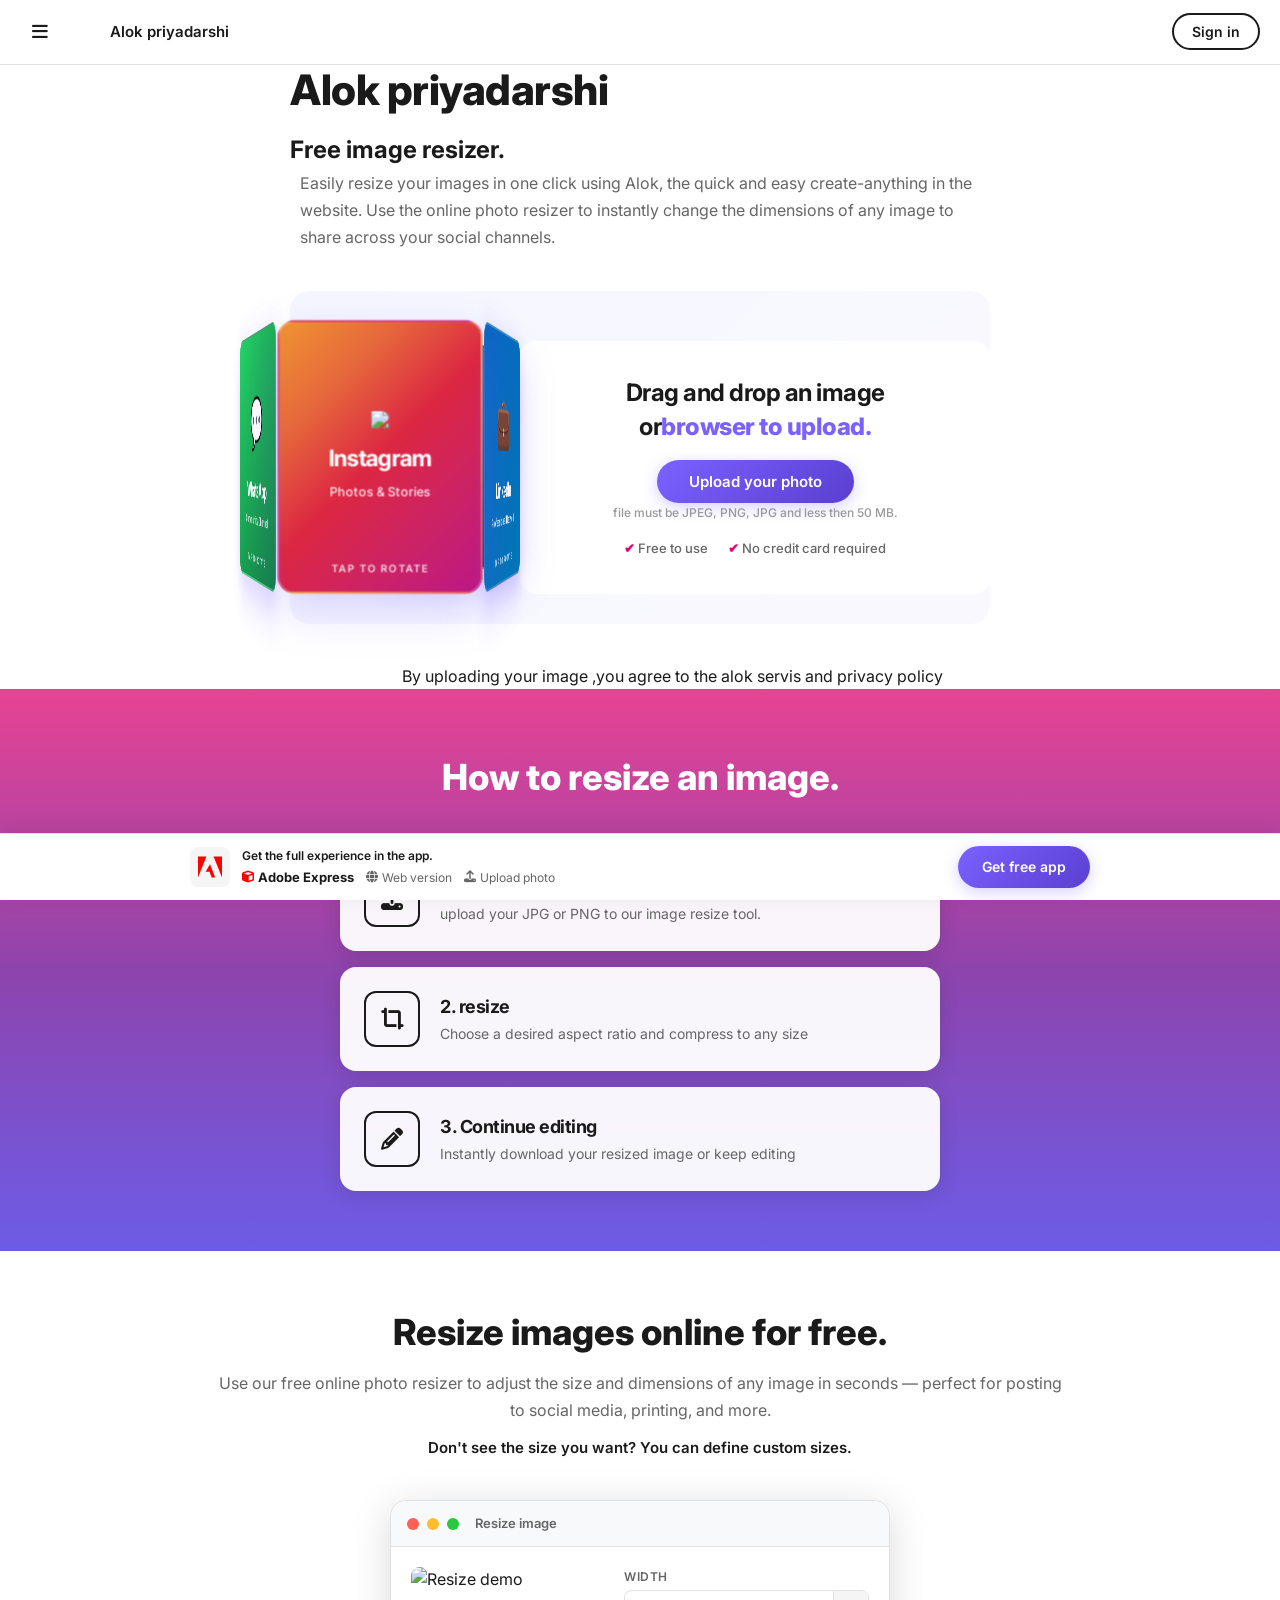
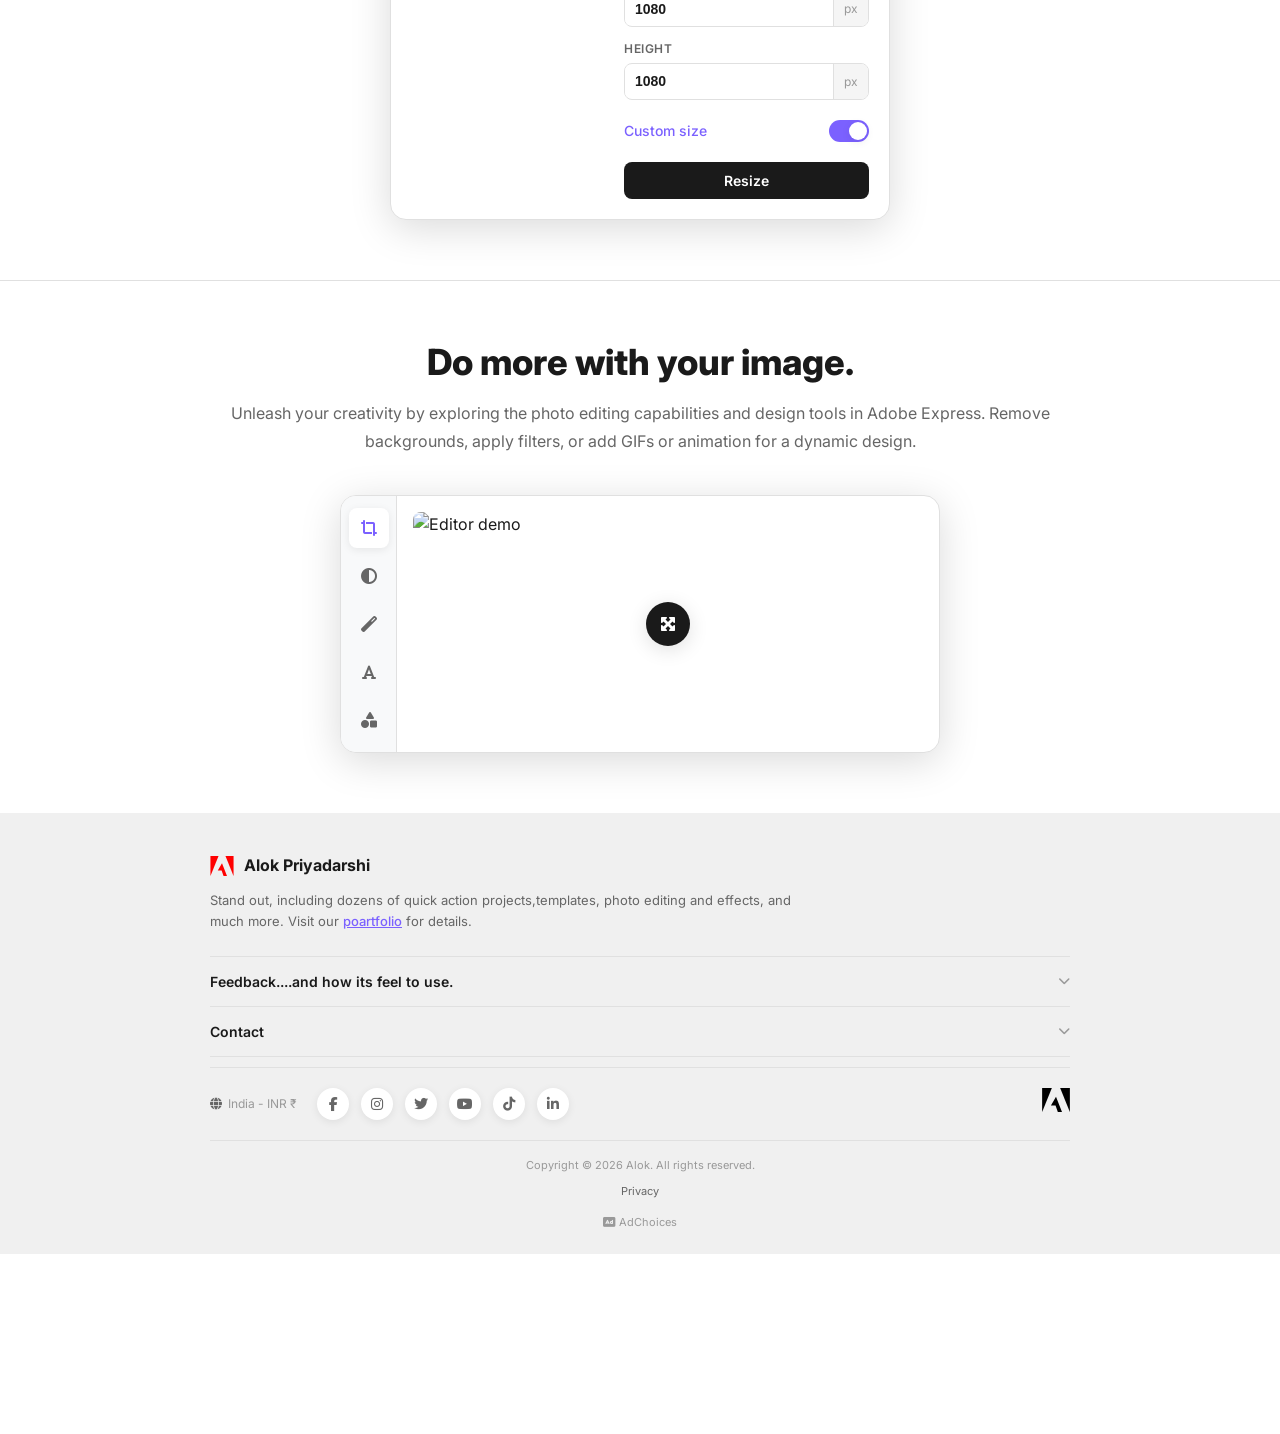
==== index.html @ f3ca0ee6 "Rename size.html to index.html" ====
<!DOCTYPE html>
<html lang="en">
<head>
    <meta charset="UTF-8">
    <meta name="viewport" content="width=device-width, initial-scale=1.0">
    <title>re-size image site</title>
    <link rel="stylesheet" href="style.css">
    <link href="https://fonts.googleapis.com/css2?family=Inter:wght@300;400;500;600;700;800;900&display=swap" rel="stylesheet">
    <link rel="stylesheet" href="https://cdnjs.cloudflare.com/ajax/libs/font-awesome/6.4.0/css/all.min.css" integrity="sha512-iecdLmaskl7CVJkEZSMUkrQ6usKGiOxPeZSelected=" crossorigin="anonymous" referrerpolicy="no-referrer">
</head>
<body>
    <nev class="navbar">
        <div class="nav-left">
            <button class="menu-btn"id="menu-btn">
                <i class="fas fa-bars"></i>
            </button>
            <div class="logo">
                <!-- MY-logo -->
                <svg class="adobe-logo"viewbox="0 0 30 26"fill="none">
                    <path d="M19.50H30V26L19.5 0Z" fill="#FF0000"/>
                    <path d="M15 9.5L21.526H17L14.5 19H9.5L15 9.5Z" fill="#FF0000"/>
                </svg>
                <span class="logo-text">Alok priyadarshi</span>
            </div>
        </div>
        <div class="nav-right">
            <a href="#"class="sign-in-btn">Sign in</a>
        </div>
    </nev>
    <div class="mobile-menu"id="mobileMenu">
        <div class="menu-header">
            <span>Menu</span>
            <button class="close-menu"id="closeMenu">
                <i class="fas fa-times"></i>
            </button>
        </div>
        <ul class="menu-link">
            <li><a href="#"><i class="fas fa-home"></i>Home</a></li>
            <li><a href="#"><i class="fas fa-image"></i>Resize image</a></li>
            <li><a href="#"><i class="fas fa-edit"></i>Edit photo</a></li>
            <li><a href="#"><i class="fas fa-magic"></i>Remove Background</a></li>
            <li><a href="#"><i class="fas fa-video"></i>Video Editor</a></li>
        </ul>
    </div>
    <!--content area -->
    <section class="container">
        <div class="hero-content">
            <h1 class="hero-title">Alok priyadarshi</h1>
            <h1 id="hero-title1" >Free image resizer.</h1>
            <p class="hero-desc">Easily resize your images in one click using Alok, the quick and easy create-anything in the website. Use the online photo resizer to instantly change the dimensions of any image to share across your social channels.</p>
            <!--yaha pa hamara sara platform ka QR code-->
        <div class="both">
            <div class="scene" id="scene">
                <div class="carousel" id="carousel">
                <!--side 1-->
                    <div class="card instagram">
                        <div class="icon"><img src="/logo.png"></div>
                        <div class="title">Instagram</div>
                        <div class="subtitle">Photos & Stories</div>
                        <div class="hint">Tap to Rotate</div>
                    </div>
                    <!-- Side 2: LinkedIn -->
      <div class="card linkedin">
        <div class="icon">💼</div>
        <div class="title">LinkedIn</div>
        <div class="subtitle">Professional Network</div>
        <div class="hint">Tap to Rotate</div>
      </div>

      <!-- Side 3: GitHub -->
      <div class="card github">
        <div class="icon">🐙</div>
        <div class="title">GitHub</div>
        <div class="subtitle">Code & Projects</div>
        <div class="hint">Tap to Rotate</div>
      </div>

      <!-- Side 4: YouTube -->
      <div class="card youtube">
        <div class="icon">▶️</div>
        <div class="title">YouTube</div>
        <div class="subtitle">Videos & Live Streams</div>
        <div class="hint">Tap to Rotate</div>
      </div>

      <!-- Side 5: WhatsApp -->
      <div class="card whatsapp">
        <div class="icon">💬</div>
        <div class="title">WhatsApp</div>
        <div class="subtitle">Community Channel</div>
        <div class="hint">Tap to Rotate</div>
      </div>
                </div>
            </div>
                   <div class="hero-meta">
                        <div id="uploadBox" class="image-text">
                            <div class="upload-content">
                                <h3>Drag and drop an image<br>or<span>browser to upload.</span></h3>
                                <button class="upload-btn" id="uploadBtn">Upload your photo</button>
                                <p class="file-info">file must be JPEG, PNG, JPG and less then 50 MB.</p>
                                <div class="features">
                                    <span><span class="check">✔</span> Free to use</span>
                                    <span><span class="check">✔</span> No credit card required</span>
                                </div>
                            </div>
                            <div id="uploadPreview" class="upload-preview">
                                <img id="previewImg" src="" alt="Preview">
                                <button id="removeImg" class="btn-remove">✕</button>
                            </div>
                        </div>
                        <input type="file" id="fileInput" accept="image/*" style="display:none;">
                    </div>
        </div>
            <p id="blow-box">By uploading your image ,you agree to the alok servis and privacy policy</p>
    </section>        
        <section class="how-to-section">
            <div class="container">
                <h2 class="section-title light">How to resize an image.</h2>
            <div class="steps-grid">
               <div class="step-card">
                   <div class="step-icon">
                       <i class="fas fa-upload"></i>
                   </div>
                   <div class="step-content">
                        <h3>1. Select</h3>
                        <p>upload your JPG or PNG to our image resize tool.</p>
                    </div>
                </div>            
                <div class="step-card">
                    <div class="step-icon">
                       <i class="fas fa-crop-alt"></i>
                   </div>
                   <div class="step-content">
                       <h3>2. resize</h3>
                        <p>Choose a desired aspect ratio and compress to any size</p>
                   </div>
                </div>
                <div class="step-card">
                    <div class="step-icon">
                       <i class="fas fa-pencil-alt"></i>
                   </div>
                   <div class="step-content">
                       <h3>3. Continue editing</h3>
                       <p>Instantly download your resized image or keep editing</p>
                    </div>
                </div>
            </div>
        </div>
        </section>
<!----vkcvfbewrluvbfilrugbf-->
 <section class="feature-section">
        <div class="container">
            <div class="feature-content">
                <div class="feature-text">
                    <h2 class="feature-title">Resize images online for free.</h2>
                    <p class="feature-desc">
                        Use our free online photo resizer to adjust the size and dimensions of any image in seconds — 
                        perfect for posting to social media, printing, and more.
                    </p>
                    <p class="feature-note">
                        Don't see the size you want? You can define custom sizes.
                    </p>
                </div>
                <div class="feature-image">
                    <div class="mockup-card">
                        <div class="mockup-header">
                            <span class="mockup-dot red"></span>
                            <span class="mockup-dot yellow"></span>
                            <span class="mockup-dot green"></span>
                            <span class="mockup-title">Resize image</span>
                        </div>
                        <div class="mockup-body">
                            <div class="mockup-img-box">
                                <img src="https://images.unsplash.com/photo-1507003211169-0a1dd7228f2d?w=300&h=350&fit=crop" alt="Resize demo">
                            </div>
                            <div class="mockup-controls">
                                <div class="control-row">
                                    <label>Width</label>
                                    <div class="control-input">
                                        <input type="text" value="1080" readonly>
                                        <span>px</span>
                                    </div>
                                </div>
                                <div class="control-row">
                                    <label>Height</label>
                                    <div class="control-input">
                                        <input type="text" value="1080" readonly>
                                        <span>px</span>
                                    </div>
                                </div>
                                <div class="control-toggle">
                                    <span class="toggle-label active">Custom size</span>
                                    <div class="toggle-switch active"></div>
                                </div>
                                <button class="mockup-btn">Resize</button>
                            </div>
                        </div>
                    </div>
                </div>
            </div>
        </div>
    </section>
    <section class="do-more-section">
        <div class="container">
            <div class="do-more-content">
                <div class="do-more-text">
                    <h2 class="do-more-title">Do more with your image.</h2>
                    <p class="do-more-desc">
                        Unleash your creativity by exploring the photo editing capabilities and design tools in Adobe Express. 
                        Remove backgrounds, apply filters, or add GIFs or animation for a dynamic design.
                    </p>
                </div>
                <div class="do-more-image">
                    <div class="editor-mockup">
                        <div class="editor-sidebar">
                            <div class="sidebar-item active"><i class="fas fa-crop-alt"></i></div>
                            <div class="sidebar-item"><i class="fas fa-adjust"></i></div>
                            <div class="sidebar-item"><i class="fas fa-magic"></i></div>
                            <div class="sidebar-item"><i class="fas fa-font"></i></div>
                            <div class="sidebar-item"><i class="fas fa-shapes"></i></div>
                        </div>
                        <div class="editor-canvas">
                            <img src="https://images.unsplash.com/photo-1529333166437-7750a6dd5a70?w=500&h=350&fit=crop" alt="Editor demo">
                            <div class="canvas-overlay">
                                <div class="resize-tool">
                                    <i class="fas fa-expand-arrows-alt"></i>
                                </div>
                            </div>
                        </div>
                    </div>
                </div>
            </div>
        </div>
    </section>

    <!-- Sticky Bottom Bar -->
    <div class="sticky-bar" id="stickyBar">
        <div class="sticky-content">
            <div class="sticky-left">
                <div class="sticky-app-icon">
                    <svg viewBox="0 0 30 26" fill="none">
                        <path d="M19.5 0H30V26L19.5 0Z" fill="#FF0000"/>
                        <path d="M10.5 0H0V26L10.5 0Z" fill="#FF0000"/>
                        <path d="M15 9.5L21.5 26H17L14.5 19H9.5L15 9.5Z" fill="#FF0000"/>
                    </svg>
                </div>
                <div class="sticky-app-info">
                    <p class="sticky-label">Get the full experience in the app.</p>
                    <div class="sticky-links">
                        <span class="app-name"><i class="fas fa-cube"></i> Adobe Express</span>
                        <a href="#" class="web-link"><i class="fas fa-globe"></i> Web version</a>
                        <a href="#" class="upload-link" id="stickyUpload"><i class="fas fa-upload"></i> Upload photo</a>
                    </div>
                </div>
            </div>
            <div class="sticky-right">
                <a href="#" class="btn-get-app">Get free app</a>
            </div>
        </div>
    </div>
<!--ldbfuywevbfukewbhvljbegrv liebvibegajhb-->
 <footer class="footer">
        <div class="container">
            <div class="footer-top">
                <div class="footer-brand">
                    <div class="footer-logo">
                        <svg viewBox="0 0 30 26" fill="none">
                            <path d="M19.5 0H30V26L19.5 0Z" fill="#FF0000"/>
                            <path d="M10.5 0H0V26L10.5 0Z" fill="#FF0000"/>
                            <path d="M15 9.5L21.5 26H17L14.5 19H9.5L15 9.5Z" fill="#FF0000"/>
                        </svg>
                        <span>Alok Priyadarshi</span>
                    </div>
                    <p class="footer-desc">
                        Stand out, including dozens of quick action projects,templates, 
                        photo editing and effects, and much more. Visit our 
                        <a href="#">poartfolio</a> for details.
                    </p>
                </div>
            </div>

            <div class="footer-accordion"> 
                <div class="accordion-item">
                    <button class="accordion-btn">
                        Feedback....and how its feel to use.
                        <i class="fas fa-chevron-down"></i>
                    </button>
                    <div class="accordion-content">
                        <a href="#">its a Feedback are create</a>
                    </div>
                </div>
     <div class="accordion-item">
                    <button class="accordion-btn">
                        Contact
                        <i class="fas fa-chevron-down"></i>
                    </button>
                    <div class="accordion-content">
                        <a href="#">Contact us</a>
                        <a href="#">Feedback</a>
                        <a href="#">Request a feature</a>
                    </div>
                </div>
            </div>
            <div class="footer-bottom">
                <div class="footer-left">
                    <div class="language-selector">
                        <i class="fas fa-globe"></i>
                        <span class="region">India - INR ₹</span>
                    </div>
                    <div class="social-links">
                        <a href="#"><i class="fab fa-facebook-f"></i></a>
                        <a href="#"><i class="fab fa-instagram"></i></a>
                        <a href="#"><i class="fab fa-twitter"></i></a>
                        <a href="#"><i class="fab fa-youtube"></i></a>
                        <a href="#"><i class="fab fa-tiktok"></i></a>
                        <a href="#"><i class="fab fa-linkedin-in"></i></a>
                    </div>
                </div>
                <div class="footer-right">
                    <svg class="footer-adobe-logo" viewBox="0 0 30 26" fill="none">
                        <path d="M19.5 0H30V26L19.5 0Z" fill="#000"/>
                        <path d="M10.5 0H0V26L10.5 0Z" fill="#000"/>
                        <path d="M15 9.5L21.5 26H17L14.5 19H9.5L15 9.5Z" fill="#000"/>
                    </svg>
                </div>
            </div>

            <div class="footer-legal">
                <p class="copyright">Copyright © 2026 Alok. All rights reserved.</p>
                <div class="legal-links">
                    <a href="#">Privacy</a>
                </div>
                <div class="adchoices">
                    <a href="#"><i class="fas fa-ad"></i> AdChoices</a>
                </div>
            </div>
        </div>
    </footer>

    <!-- Resize Modal -->
    <div class="modal" id="resizeModal">
        <div class="modal-overlay" id="modalOverlay"></div>
        <div class="modal-content">
            <div class="modal-header">
                <h3>Resize Image</h3>
                <button class="modal-close" id="modalClose"><i class="fas fa-times"></i></button>
            </div>
            <div class="modal-body">
                <div class="resize-preview-box">
                    <img src="" alt="Resize preview" id="resizePreviewImg">
                </div>
                <div class="resize-controls">
                    <div class="control-group">
                        <label for="widthInput">Width (px)</label>
                        <input type="number" id="widthInput" name="width" value="800" min="1">
                    </div>
                    <div class="control-group">
                        <label for="heightInput">Height (px)</label>
                        <input type="number" id="heightInput" name="height" value="600" min="1">
                    </div>
                    <div class="control-group">
                        <label for="qualitySelect">Quality</label>
                        <select id="qualitySelect" name="quality">
                            <option value="0.9">High (90%)</option>
                            <option value="0.7" selected>Medium (70%)</option>
                            <option value="0.5">Low (50%)</option>
                        </select>
                    </div>
                    <div class="aspect-ratio-toggle">
                        <label class="toggle-label" for="lockAspect">
                            <input type="checkbox" id="lockAspect" name="lockAspect" checked>
                            <span class="checkmark"></span>
                            Lock aspect ratio
                        </label>
                    </div>
                    <div class="preset-sizes">
                        <span class="preset-label">Quick presets:</span>
                        <button class="preset-btn" data-w="1080" data-h="1080">Instagram Post</button>
                        <button class="preset-btn" data-w="1080" data-h="1920">Instagram Story</button>
                        <button class="preset-btn" data-w="1200" data-h="630">Facebook</button>
                        <button class="preset-btn" data-w="1500" data-h="500">Twitter Header</button>
                        <button class="preset-btn" data-w="1920" data-h="1080">YouTube</button>
                    </div>
                </div>
            </div>
            <div class="modal-footer">
                <button class="btn-cancel" id="cancelResize">Cancel</button>
                <button class="btn-download" id="downloadResized">
                    <i class="fas fa-download"></i> Download Resized Image
                </button>
            </div>
        </div>
    </div>

    <!-- Toast Notification -->
    <div class="toast" id="toast">
        <i class="fas fa-check-circle"></i>
        <span id="toastMsg">Image resized successfully!</span>
    </div>
    <script src="script.js"></script>
</body>
</html>
---- style.css ----
*{
    margin:0px;
    padding: 0px;
}
.header-content{
  color:aliceblue;
  height:65px;
  font-size: 30px;
  display:flex;
  justify-content:space-between;
  align-items: center;
  background:rgb(6, 71, 137);
  padding-left:20px;
  padding-right: 20px;
}
#logo,a{
  color:white;
  text-decoration: none;
}
#alok{
  margin-left: 175px;
}
.header-contenta{
  padding-left:30px;
}
.header-content button{
  text-decoration: none;
  cursor: pointer;
}

#hero-text {
  display: inline-block;
  align-items: center;
  margin-left:32rem;
}
#margin-top{
  padding: 40px;
  margin-top: 70px;
}
#margin-text{
  margin-top: 5px;
  font-size: 40px;
}
#text{
  display: inline-block;
  justify-content: center;
  align-items: center;
  padding:15px;
  margin-left: 55px;
  padding-top: 30px;
}
.upload-image{
  display: flex;
  justify-content: center;
  align-items: center;
  width:80rem;
}
#insta{
  height:60px;
  border-color: black;
  border-style:solid;
  border-radius:15px;
}
.outer-image-text{
  border-radius: 25px;
  border-color: #e0e0e0;
  border-style: solid;
  border-width: 5px;
  padding:17px;
}
.image-text{
  border-style: none;
  border-radius: 16px;
  display: flex;
  flex-direction: column;
  justify-content: center;
  align-items: center;
  text-align: center;
  padding: 35px 40px;
  flex: 1;
  min-width: 300px;
  background: var(--bg-white);
}
h3{
  font-size: 24px;
  font-weight: 700;
  margin: 0 0 16px 0;
  color: var(--text-primary);
  line-height: 1.4;
  letter-spacing: -0.5px;
}
h3 span{
  color: #7B61FF;
  font-weight: 800;
}
.upload-btn{
  background: linear-gradient(135deg, #7B61FF 0%, #5A3FD1 100%);
  color: #fff;
  border: none;
  padding: 12px 32px;
  border-radius: 24px;
  font-weight: 600;
  cursor: pointer;
  font-size: 15px;
  transition: all 0.3s ease;
  box-shadow: 0 4px 15px rgba(123, 97, 255, 0.3);
}

.upload-btn:hover {
  transform: translateY(-2px);
  box-shadow: 0 6px 25px rgba(123, 97, 255, 0.4);
}

.upload-btn:active {
  transform: translateY(0);
}
.features{
  display: flex;
  gap: 20px;
  font-size: 13px;
  justify-content: center;
  margin-top: 12px;
  font-weight: 500;
  color: var(--text-secondary);
}
.check{
  color:#e00078;
  font-weight: bold;
}
#blow-box{
  padding-left: 7rem;
} 

/* ===== CAROUSEL & UPLOAD SECTION ===== */
.both {
  display: flex;
  gap: 0;
  align-items: center;
  justify-content: center;
  width: 100%;
  margin: 40px 0;
  padding: 30px 0;
  background: linear-gradient(135deg, #f5f7ff 0%, #faf8ff 100%);
  border-radius: 20px;
}

.scene {
      width: 180px;
      height: 240px;
      perspective: 1000px;
      cursor: pointer;
      border-right: 3px dashed #7B61FF;
      padding-right: 40px;
      margin-right: 20px;
      display: flex;
      align-items: center;
      justify-content: center;
    }

    /* The 5-Sided Rotating Cylinder */
    .carousel {
      width: 100%;
      height: 100%;
      position: relative;
      transform-style: preserve-3d;
      transition: transform 0.8s cubic-bezier(0.25, 1, 0.5, 1);
    }

    /* Common Styles for All 5 Cards */
    .card {
      position: absolute;
      width: 180px;
      height: 240px;
      left: 0;
      top: 0;
      border-radius: 16px;
      display: flex;
      flex-direction: column;
      justify-content: center;
      align-items: center;
      color: white;
      box-shadow: 0 15px 40px rgba(123, 97, 255, 0.25);
      border: 2px solid rgba(255, 255, 255, 0.2);
      box-sizing: border-box;
      padding: 18px;
      user-select: none;
      transition: all 0.3s ease;
    }

    .card:hover {
      box-shadow: 0 20px 50px rgba(123, 97, 255, 0.35);
      transform: scale(1.02);
    }

    /* Platform Branding & Background Colors */
    .instagram { background: linear-gradient(135deg, #f09433 0%, #e6683c 25%, #dc2743 50%, #cc2366 75%, #bc1888 100%); }
    .linkedin  { background: linear-gradient(135deg, #0A66C2 0%, #0077B5 100%); }
    .github    { background: linear-gradient(135deg, #1F6FEB 0%, #1A1A1A 100%); }
    .youtube   { background: linear-gradient(135deg, #FF0000 0%, #C41C3B 100%); }
    .whatsapp  { background: linear-gradient(135deg, #25D366 0%, #0F7E3F 100%); }

    /* Positioning Each Face in 3D Space (Translate Z radius = 125px) */
    .card:nth-child(1) { transform: rotateY(0deg) translateZ(125px); }
    .card:nth-child(2) { transform: rotateY(72deg) translateZ(125px); }
    .card:nth-child(3) { transform: rotateY(144deg) translateZ(125px); }
    .card:nth-child(4) { transform: rotateY(216deg) translateZ(125px); }
    .card:nth-child(5) { transform: rotateY(288deg) translateZ(125px); }

    /* Content Styling */
    .icon { font-size: 48px; margin-bottom: 10px; } 
    .title { font-size: 20px; font-weight: 700; margin-bottom: 5px; letter-spacing: -0.5px; }
    .subtitle { font-size: 11px; opacity: 0.9; text-align: center; font-weight: 500; }
    .hint {
      position: absolute;
      bottom: 12px;
      font-size: 9px;
      text-transform: uppercase;
      letter-spacing: 1.2px;
      opacity: 0.85;
      font-weight: 600;
      animation: pulse 2s ease-in-out infinite;
    }

    @keyframes pulse {
        0%, 100% { opacity: 0.7; }
        50% { opacity: 1; }
    }




 /* ===== RESET & BASE ===== */
*, *::before, *::after {
    margin: 0;
    padding: 0;
    box-sizing: border-box;
}

:root {
    --adobe-red: #FF0000;
    --adobe-dark: #2C2C2C;
    --purple-primary: #7B61FF;
    --purple-dark: #5A3FD1;
    --purple-light: #9B8AFF;
    --gradient-start: #E84393;
    --gradient-end: #8E44AD;
    --green-check: #27AE60;
    --text-primary: #1A1A1A;
    --text-secondary: #666666;
    --text-muted: #999999;
    --bg-white: #FFFFFF;
    --bg-light: #F5F5F5;
    --bg-footer: #F0F0F0;
    --border-light: #E0E0E0;
    --shadow-sm: 0 2px 8px rgba(0,0,0,0.08);
    --shadow-md: 0 4px 20px rgba(0,0,0,0.12);
    --shadow-lg: 0 8px 40px rgba(0,0,0,0.15);
    --radius-sm: 8px;
    --radius-md: 12px;
    --radius-lg: 16px;
    --radius-xl: 24px;
    --transition: all 0.3s cubic-bezier(0.4, 0, 0.2, 1);
}

html {
    scroll-behavior: smooth;
}

body {
    font-family: 'Inter', -apple-system, BlinkMacSystemFont, 'Segoe UI', Roboto, sans-serif;
    background: var(--bg-white);
    color: var(--text-primary);
    line-height: 1.6;
    overflow-x: hidden;
    padding-bottom: 100px;
}

a {
    text-decoration: none;
    color: inherit;
}

button {
    border: none;
    background: none;
    cursor: pointer;
    font-family: inherit;
}

img {
    max-width: 100%;
    display: block;
}

.container {
    max-width: 900px;
    margin: 0 auto;
    padding: 0 20px;
}

/* ===== NAVBAR ===== */
.navbar {
    display: flex;
    align-items: center;
    justify-content: space-between;
    padding: 12px 20px;
    background: var(--bg-white);
    border-bottom: 1px solid var(--border-light);
    position: sticky;
    top: 0;
    z-index: 1000;
}

.nav-left {
    display: flex;
    align-items: center;
    gap: 16px;
}

.menu-btn {
    width: 40px;
    height: 40px;
    display: flex;
    align-items: center;
    justify-content: center;
    border-radius: 50%;
    font-size: 18px;
    color: var(--text-primary);
    transition: var(--transition);
}

.menu-btn:hover {
    background: var(--bg-light);
}

.logo {
    display: flex;
    align-items: center;
    gap: 10px;
}

.adobe-logo {
    width: 24px;
    height: 20px;
}

.logo-text {
    font-size: 15px;
    font-weight: 600;
    color: var(--text-primary);
}

.sign-in-btn {
    padding: 8px 18px;
    border: 2px solid var(--text-primary);
    border-radius: 20px;
    font-size: 14px;
    font-weight: 600;
    color: var(--text-primary);
    transition: var(--transition);
}

.sign-in-btn:hover {
    background: var(--text-primary);
    color: var(--bg-white);
}

/* ===== MOBILE MENU ===== */
.mobile-menu {
    position: fixed;
    top: 0;
    left: -100%;
    width: 85%;
    max-width: 320px;
    height: 100vh;
    background: var(--bg-white);
    z-index: 2000;
    box-shadow: var(--shadow-lg);
    transition: left 0.3s ease;
    overflow-y: auto;
}

.mobile-menu.active {
    left: 0;
}

.menu-header {
    display: flex;
    align-items: center;
    justify-content: space-between;
    padding: 20px;
    border-bottom: 1px solid var(--border-light);
    font-size: 18px;
    font-weight: 700;
}

.close-menu {
    width: 36px;
    height: 36px;
    display: flex;
    align-items: center;
    justify-content: center;
    border-radius: 50%;
    font-size: 16px;
    transition: var(--transition);
}

.close-menu:hover {
    background: var(--bg-light);
}

.menu-links {
    list-style: none;
    padding: 10px 0;
}

.menu-links li a {
    display: flex;
    align-items: center;
    gap: 14px;
    padding: 14px 20px;
    font-size: 15px;
    font-weight: 500;
    color: var(--text-primary);
    transition: var(--transition);
}

.menu-links li a:hover {
    background: var(--bg-light);
    color: var(--purple-primary);
}

.menu-links li a i {
    width: 24px;
    text-align: center;
    color: var(--text-secondary);
}

/* ===== HERO SECTION ===== */
.hero {
    padding: 40px 20px 30px;
    text-align: center;
    background: var(--bg-white);
}

.hero-content {
    max-width: 700px;
    margin: 0 auto;
}

.hero-title {
    font-size: 42px;
    font-weight: 800;
    color: var(--text-primary);
    margin-bottom: 16px;
    letter-spacing: -0.5px;
    line-height: 1.2;
}

.hero-desc {
    font-size: 16px;
    color: var(--text-secondary);
    line-height: 1.7;
    margin-bottom: 30px;
    padding: 0 10px;
}

/* Phone Mockup */
.phone-mockup {
    position: relative;
    display: inline-block;
    margin: 20px 0 30px;
}

.phone-frame {
    width: 200px;
    height: 380px;
    background: #1a1a1a;
    border-radius: 30px;
    padding: 10px;
    box-shadow: var(--shadow-lg);
    margin: 0 auto;
    position: relative;
}

.phone-notch {
    position: absolute;
    top: 8px;
    left: 50%;
    transform: translateX(-50%);
    width: 80px;
    height: 22px;
    background: #1a1a1a;
    border-radius: 0 0 14px 14px;
    z-index: 10;
}

.phone-screen {
    width: 100%;
    height: 100%;
    background: linear-gradient(135deg, #667eea 0%, #764ba2 100%);
    border-radius: 22px;
    overflow: hidden;
    position: relative;
}

.screen-content {
    width: 100%;
    height: 100%;
    display: flex;
    align-items: center;
    justify-content: center;
    padding: 20px 10px;
}

.resize-demo {
    position: relative;
    width: 100%;
}

.demo-image-container {
    position: relative;
    border-radius: 12px;
    overflow: hidden;
    border: 3px solid rgba(255,255,255,0.8);
    animation: resizePulse 3s ease-in-out infinite;
}

.demo-img {
    width: 100%;
    height: 180px;
    object-fit: cover;
    display: block;
}

@keyframes resizePulse {
    0%, 100% { transform: scale(1); }
    50% { transform: scale(0.85); }
}

.resize-handles {
    position: absolute;
    top: 0;
    left: 0;
    right: 0;
    bottom: 0;
    pointer-events: none;
}

.handle {
    position: absolute;
    width: 12px;
    height: 12px;
    background: white;
    border-radius: 50%;
    border: 2px solid #667eea;
}

.handle.tl { top: -6px; left: -6px; }
.handle.tr { top: -6px; right: -6px; }
.handle.bl { bottom: -6px; left: -6px; }
.handle.br { bottom: -6px; right: -6px; }

.resize-icon {
    position: absolute;
    bottom: -15px;
    left: 50%;
    transform: translateX(-50%);
    width: 36px;
    height: 36px;
    background: white;
    border-radius: 50%;
    display: flex;
    align-items: center;
    justify-content: center;
    box-shadow: var(--shadow-md);
    z-index: 20;
    animation: iconBounce 2s ease-in-out infinite;
}

.resize-icon i {
    color: #667eea;
    font-size: 14px;
}

@keyframes iconBounce {
    0%, 100% { transform: translateX(-50%) translateY(0); }
    50% { transform: translateX(-50%) translateY(-5px); }
}

/* Floating Icons */
.floating-icons {
    position: absolute;
    top: 0;
    left: 0;
    right: 0;
    bottom: 0;
    pointer-events: none;
}

.float-icon {
    position: absolute;
    width: 32px;
    height: 32px;
    background: white;
    border-radius: 50%;
    display: flex;
    align-items: center;
    justify-content: center;
    box-shadow: var(--shadow-sm);
    font-size: 14px;
}

.float-icon.icon-1 {
    top: 20%;
    left: -20px;
    color: #E84393;
    animation: float 3s ease-in-out infinite;
}

.float-icon.icon-2 {
    top: 35%;
    right: -20px;
    color: #1877F2;
    animation: float 3s ease-in-out infinite 0.5s;
}

.float-icon.icon-3 {
    top: 55%;
    left: -25px;
    color: #1DA1F2;
    animation: float 3s ease-in-out infinite 1s;
}

.float-icon.icon-4 {
    top: 70%;
    right: -25px;
    color: #E60023;
    animation: float 3s ease-in-out infinite 1.5s;
}

@keyframes float {
    0%, 100% { transform: translateY(0); }
    50% { transform: translateY(-8px); }
}

/* Hero Meta */
.hero-meta {
    margin-top: 20px;
    flex: 1;
    padding-left: 30px;
}

#uploadBox {
    cursor: pointer;
    transition: all 0.3s ease;
}

#uploadBox:hover .upload-content {
    background: #fafbff;
}

.upload-content {
    transition: all 0.3s ease;
}

.upload-preview {
    position: relative;
    display: none;
    border-radius: 12px;
    overflow: hidden;
}

.upload-preview.active {
    display: block;
}

.upload-preview img {
    width: 100%;
    height: auto;
    max-height: 280px;
    object-fit: contain;
    border-radius: 12px;
}

#removeImg {
    position: absolute;
    top: 8px;
    right: 8px;
    width: 32px;
    height: 32px;
    background: rgba(0, 0, 0, 0.6);
    color: white;
    border: none;
    border-radius: 50%;
    cursor: pointer;
    display: flex;
    align-items: center;
    justify-content: center;
    font-size: 18px;
    transition: all 0.2s ease;
    font-weight: bold;
}

#removeImg:hover {
    background: rgba(0, 0, 0, 0.9);
    transform: scale(1.1);
}

.file-info {
    font-size: 12px;
    color: var(--text-muted);
    margin-bottom: 16px;
    font-weight: 500;
}

.badges {
    display: flex;
    align-items: center;
    justify-content: center;
    gap: 20px;
    margin-bottom: 12px;
    flex-wrap: wrap;
}

.badge {
    display: flex;
    align-items: center;
    gap: 6px;
    font-size: 13px;
    font-weight: 500;
    color: var(--text-secondary);
}

.badge i {
    color: var(--green-check);
    font-size: 16px;
}

.terms {
    font-size: 12px;
    color: var(--text-muted);
    line-height: 1.5;
}

.terms a {
    color: var(--purple-primary);
    text-decoration: underline;
    font-weight: 500;
}

/* ===== SOCIAL MEDIA SECTION ===== */
.social-media-section {
    padding: 50px 20px;
    background: linear-gradient(135deg, #f8f9fa 0%, #e9ecef 100%);
    border-top: 1px solid var(--border-light);
    border-bottom: 1px solid var(--border-light);
}

.social-media-section .section-title {
    text-align: center;
    font-size: 32px;
    font-weight: 800;
    margin-bottom: 8px;
    color: var(--text-primary);
}

.section-subtitle {
    text-align: center;
    font-size: 15px;
    color: var(--text-secondary);
    margin-bottom: 35px;
}

.social-grid {
    display: grid;
    grid-template-columns: repeat(auto-fit, minmax(160px, 1fr));
    gap: 16px;
    max-width: 700px;
    margin: 0 auto;
}

.social-card {
    background: var(--bg-white);
    border-radius: var(--radius-lg);
    padding: 24px 16px;
    text-align: center;
    box-shadow: var(--shadow-sm);
    transition: var(--transition);
    cursor: pointer;
    border: 2px solid transparent;
}

.social-card:hover {
    transform: translateY(-4px);
    box-shadow: var(--shadow-md);
    border-color: var(--purple-light);
}

.social-card.placeholder {
    position: relative;
}

.social-card.placeholder::after {
    content: '';
    position: absolute;
    top: 8px;
    right: 8px;
    width: 8px;
    height: 8px;
    background: var(--purple-primary);
    border-radius: 50%;
    animation: pulse 2s infinite;
}

@keyframes pulse {
    0%, 100% { opacity: 1; transform: scale(1); }
    50% { opacity: 0.5; transform: scale(1.2); }
}

.social-icon {
    width: 50px;
    height: 50px;
    border-radius: 14px;
    display: flex;
    align-items: center;
    justify-content: center;
    margin: 0 auto 12px;
    font-size: 22px;
    color: white;
}

.social-card:nth-child(1) .social-icon { background: linear-gradient(45deg, #f09433, #e6683c, #dc2743, #cc2366, #bc1888); }
.social-card:nth-child(2) .social-icon { background: #1877F2; }
.social-card:nth-child(3) .social-icon { background: #1DA1F2; }
.social-card:nth-child(4) .social-icon { background: #FF0000; }
.social-card:nth-child(5) .social-icon { background: #000000; }
.social-card:nth-child(6) .social-icon { background: #25D366; }

.social-card h3 {
    font-size: 14px;
    font-weight: 600;
    color: var(--text-primary);
    margin-bottom: 4px;
}

.social-handle {
    font-size: 13px;
    color: var(--purple-primary);
    font-weight: 500;
    word-break: break-all;
}

.edit-hint {
    display: inline-block;
    margin-top: 8px;
    font-size: 11px;
    color: var(--text-muted);
    background: var(--bg-light);
    padding: 2px 10px;
    border-radius: 10px;
}

/* ===== UPLOAD SECTION ===== */
.upload-section {
    padding: 30px 20px;
    background: var(--bg-white);
}

.upload-box {
    border: 2px dashed var(--border-light);
    border-radius: var(--radius-xl);
    padding: 50px 20px;
    text-align: center;
    cursor: pointer;
    transition: var(--transition);
    position: relative;
    overflow: hidden;
    background: var(--bg-white);
}

.upload-box:hover {
    border-color: var(--purple-primary);
    background: rgba(123, 97, 255, 0.02);
}

.upload-box.dragover {
    border-color: var(--purple-primary);
    background: rgba(123, 97, 255, 0.05);
    transform: scale(1.01);
}

.upload-content {
    transition: var(--transition);
}

.upload-icon {
    width: 60px;
    height: 60px;
    background: linear-gradient(135deg, var(--purple-primary), var(--purple-light));
    border-radius: 50%;
    display: flex;
    align-items: center;
    justify-content: center;
    margin: 0 auto 16px;
    font-size: 24px;
    color: white;
    box-shadow: 0 4px 15px rgba(123, 97, 255, 0.3);
}

.upload-text {
    font-size: 20px;
    font-weight: 700;
    color: var(--purple-primary);
    margin-bottom: 8px;
}

.upload-preview {
    display: none;
    position: relative;
    width: 100%;
    max-width: 300px;
    margin: 0 auto;
}

.upload-preview.active {
    display: block;
}

.upload-preview img {
    width: 100%;
    border-radius: var(--radius-md);
    box-shadow: var(--shadow-md);
}

.preview-actions {
    position: absolute;
    top: -10px;
    right: -10px;
}

.btn-remove {
    width: 36px;
    height: 36px;
    background: #ff4444;
    color: white;
    border-radius: 50%;
    display: flex;
    align-items: center;
    justify-content: center;
    font-size: 14px;
    box-shadow: var(--shadow-sm);
    transition: var(--transition);
}

.btn-remove:hover {
    background: #cc0000;
    transform: scale(1.1);
}

.upload-info {
    text-align: center;
    margin-top: 20px;
}

.upload-info p {
    font-size: 13px;
    color: var(--text-muted);
    margin-bottom: 10px;
}

/* ===== HOW TO SECTION ===== */
.how-to-section {
    padding: 60px 20px;
    background: linear-gradient(180deg, #E84393 0%, #8E44AD 50%, #6C5CE7 100%);
    color: white;
}

.how-to-section .section-title.light {
    text-align: center;
    font-size: 36px;
    font-weight: 800;
    margin-bottom: 40px;
    color: white;
}

.steps-grid {
    display: flex;
    flex-direction: column;
    gap: 16px;
    max-width: 600px;
    margin: 0 auto;
}

.step-card {
    display: flex;
    align-items: center;
    gap: 20px;
    background: rgba(255,255,255,0.95);
    border-radius: var(--radius-lg);
    padding: 24px;
    color: var(--text-primary);
    box-shadow: var(--shadow-md);
    transition: var(--transition);
}

.step-card:hover {
    transform: translateX(5px);
    box-shadow: var(--shadow-lg);
}

.step-icon {
    width: 56px;
    height: 56px;
    min-width: 56px;
    border: 2px solid var(--text-primary);
    border-radius: var(--radius-md);
    display: flex;
    align-items: center;
    justify-content: center;
    font-size: 22px;
    color: var(--text-primary);
}

.step-content h3 {
    font-size: 18px;
    font-weight: 700;
    margin-bottom: 4px;
}

.step-content p {
    font-size: 14px;
    color: var(--text-secondary);
    line-height: 1.5;
}

/* ===== FEATURE SECTION ===== */
.feature-section {
    padding: 60px 20px;
    background: var(--bg-white);
}

.feature-content {
    display: flex;
    flex-direction: column;
    gap: 40px;
    max-width: 900px;
    margin: 0 auto;
}

.feature-text {
    text-align: center;
}

.feature-title {
    font-size: 36px;
    font-weight: 800;
    color: var(--text-primary);
    margin-bottom: 16px;
    line-height: 1.2;
}

.feature-desc {
    font-size: 16px;
    color: var(--text-secondary);
    line-height: 1.7;
    margin-bottom: 12px;
}

.feature-note {
    font-size: 15px;
    color: var(--text-primary);
    font-weight: 600;
}

.feature-image {
    display: flex;
    justify-content: center;
}

.mockup-card {
    background: white;
    border-radius: var(--radius-lg);
    box-shadow: var(--shadow-lg);
    overflow: hidden;
    width: 100%;
    max-width: 500px;
    border: 1px solid var(--border-light);
}

.mockup-header {
    display: flex;
    align-items: center;
    gap: 8px;
    padding: 12px 16px;
    background: #f8f9fa;
    border-bottom: 1px solid var(--border-light);
}

.mockup-dot {
    width: 12px;
    height: 12px;
    border-radius: 50%;
}

.mockup-dot.red { background: #ff5f57; }
.mockup-dot.yellow { background: #ffbd2e; }
.mockup-dot.green { background: #28c840; }

.mockup-title {
    margin-left: 8px;
    font-size: 13px;
    font-weight: 600;
    color: var(--text-secondary);
}

.mockup-body {
    display: flex;
    padding: 20px;
    gap: 20px;
}

.mockup-img-box {
    flex: 1;
    border-radius: var(--radius-sm);
    overflow: hidden;
}

.mockup-img-box img {
    width: 100%;
    height: 100%;
    object-fit: cover;
    border-radius: var(--radius-sm);
}

.mockup-controls {
    flex: 1;
    display: flex;
    flex-direction: column;
    gap: 12px;
}

.control-row {
    display: flex;
    flex-direction: column;
    gap: 4px;
}

.control-row label {
    font-size: 12px;
    font-weight: 600;
    color: var(--text-secondary);
    text-transform: uppercase;
    letter-spacing: 0.5px;
}

.control-input {
    display: flex;
    align-items: center;
    border: 1px solid var(--border-light);
    border-radius: var(--radius-sm);
    overflow: hidden;
}

.control-input input {
    flex: 1;
    padding: 8px 10px;
    border: none;
    font-size: 14px;
    font-weight: 600;
    color: var(--text-primary);
    outline: none;
}

.control-input span {
    padding: 8px 10px;
    font-size: 12px;
    color: var(--text-muted);
    background: var(--bg-light);
    border-left: 1px solid var(--border-light);
}

.control-toggle {
    display: flex;
    align-items: center;
    justify-content: space-between;
    padding: 8px 0;
}

.toggle-label {
    font-size: 13px;
    font-weight: 600;
    color: var(--purple-primary);
}

.toggle-switch {
    width: 40px;
    height: 22px;
    background: var(--border-light);
    border-radius: 11px;
    position: relative;
    cursor: pointer;
    transition: var(--transition);
}

.toggle-switch.active {
    background: var(--purple-primary);
}

.toggle-switch::after {
    content: '';
    position: absolute;
    top: 2px;
    left: 2px;
    width: 18px;
    height: 18px;
    background: white;
    border-radius: 50%;
    transition: var(--transition);
    box-shadow: var(--shadow-sm);
}

.toggle-switch.active::after {
    left: 20px;
}

.mockup-btn {
    padding: 10px;
    background: var(--text-primary);
    color: white;
    border-radius: var(--radius-sm);
    font-size: 14px;
    font-weight: 600;
    margin-top: auto;
    transition: var(--transition);
}

.mockup-btn:hover {
    background: var(--purple-primary);
}

/* ===== DO MORE SECTION ===== */
.do-more-section {
    padding: 60px 20px;
    background: var(--bg-white);
    border-top: 1px solid var(--border-light);
}

.do-more-content {
    display: flex;
    flex-direction: column;
    gap: 40px;
    max-width: 900px;
    margin: 0 auto;
}

.do-more-text {
    text-align: center;
}

.do-more-title {
    font-size: 36px;
    font-weight: 800;
    color: var(--text-primary);
    margin-bottom: 16px;
    line-height: 1.2;
}

.do-more-desc {
    font-size: 16px;
    color: var(--text-secondary);
    line-height: 1.7;
}

.do-more-image {
    display: flex;
    justify-content: center;
}

.editor-mockup {
    display: flex;
    background: white;
    border-radius: var(--radius-lg);
    box-shadow: var(--shadow-lg);
    overflow: hidden;
    width: 100%;
    max-width: 600px;
    border: 1px solid var(--border-light);
}

.editor-sidebar {
    width: 56px;
    background: #f8f9fa;
    border-right: 1px solid var(--border-light);
    display: flex;
    flex-direction: column;
    align-items: center;
    padding: 12px 0;
    gap: 8px;
}

.sidebar-item {
    width: 40px;
    height: 40px;
    display: flex;
    align-items: center;
    justify-content: center;
    border-radius: var(--radius-sm);
    font-size: 16px;
    color: var(--text-secondary);
    cursor: pointer;
    transition: var(--transition);
}

.sidebar-item:hover,
.sidebar-item.active {
    background: white;
    color: var(--purple-primary);
    box-shadow: var(--shadow-sm);
}

.editor-canvas {
    flex: 1;
    position: relative;
    padding: 16px;
}

.editor-canvas img {
    width: 100%;
    border-radius: var(--radius-sm);
}

.canvas-overlay {
    position: absolute;
    top: 16px;
    left: 16px;
    right: 16px;
    bottom: 16px;
    display: flex;
    align-items: center;
    justify-content: center;
    pointer-events: none;
}

.resize-tool {
    width: 44px;
    height: 44px;
    background: var(--text-primary);
    border-radius: 50%;
    display: flex;
    align-items: center;
    justify-content: center;
    color: white;
    font-size: 16px;
    box-shadow: var(--shadow-md);
    animation: toolPulse 2s ease-in-out infinite;
}

@keyframes toolPulse {
    0%, 100% { transform: scale(1); box-shadow: var(--shadow-md); }
    50% { transform: scale(1.1); box-shadow: var(--shadow-lg); }
}

/* ===== STICKY BAR ===== */
.sticky-bar {
    position: fixed;
    bottom: 0;
    left: 0;
    right: 0;
    background: var(--bg-white);
    border-top: 1px solid var(--border-light);
    box-shadow: 0 -4px 20px rgba(0,0,0,0.08);
    z-index: 999;
    padding: 12px 20px;
    transform: translateY(0);
    transition: transform 0.3s ease;
}

.sticky-bar.hidden {
    transform: translateY(100%);
}

.sticky-content {
    max-width: 900px;
    margin: 0 auto;
    display: flex;
    align-items: center;
    justify-content: space-between;
    gap: 16px;
}

.sticky-left {
    display: flex;
    align-items: center;
    gap: 12px;
    flex: 1;
    min-width: 0;
}

.sticky-app-icon {
    width: 40px;
    height: 40px;
    min-width: 40px;
    background: var(--bg-light);
    border-radius: var(--radius-sm);
    display: flex;
    align-items: center;
    justify-content: center;
    padding: 8px;
}

.sticky-app-icon svg {
    width: 100%;
    height: 100%;
}

.sticky-app-info {
    min-width: 0;
}

.sticky-label {
    font-size: 12px;
    font-weight: 600;
    color: var(--text-primary);
    margin-bottom: 2px;
}

.sticky-links {
    display: flex;
    align-items: center;
    gap: 12px;
    flex-wrap: wrap;
}

.app-name {
    font-size: 13px;
    font-weight: 700;
    color: var(--text-primary);
    display: flex;
    align-items: center;
    gap: 4px;
}

.app-name i {
    color: var(--adobe-red);
    font-size: 12px;
}

.web-link,
.upload-link {
    font-size: 12px;
    color: var(--text-secondary);
    display: flex;
    align-items: center;
    gap: 4px;
    transition: var(--transition);
}

.web-link:hover,
.upload-link:hover {
    color: var(--purple-primary);
}

.sticky-right {
    flex-shrink: 0;
}

.btn-get-app {
    display: inline-block;
    padding: 10px 24px;
    background: linear-gradient(135deg, var(--purple-primary), var(--purple-dark));
    color: white;
    border-radius: 24px;
    font-size: 14px;
    font-weight: 600;
    box-shadow: 0 4px 15px rgba(123, 97, 255, 0.3);
    transition: var(--transition);
    white-space: nowrap;
}

.btn-get-app:hover {
    transform: translateY(-2px);
    box-shadow: 0 6px 20px rgba(123, 97, 255, 0.4);
}

/* ===== FOOTER ===== */
.footer {
    background: var(--bg-footer);
    padding: 40px 20px 20px;
    margin-bottom: 80px;
}

.footer-top {
    margin-bottom: 24px;
}

.footer-logo {
    display: flex;
    align-items: center;
    gap: 10px;
    margin-bottom: 12px;
}

.footer-logo svg {
    width: 24px;
    height: 20px;
}

.footer-logo span {
    font-size: 16px;
    font-weight: 700;
    color: var(--text-primary);
}

.footer-desc {
    font-size: 13px;
    color: var(--text-secondary);
    line-height: 1.6;
    max-width: 600px;
}

.footer-desc a {
    color: var(--purple-primary);
    text-decoration: underline;
    font-weight: 500;
}

/* Accordion */
.footer-accordion {
    border-top: 1px solid var(--border-light);
}

.accordion-item {
    border-bottom: 1px solid var(--border-light);
}

.accordion-btn {
    width: 100%;
    display: flex;
    align-items: center;
    justify-content: space-between;
    padding: 16px 0;
    font-size: 14px;
    font-weight: 600;
    color: var(--text-primary);
    background: none;
    border: none;
    cursor: pointer;
    transition: var(--transition);
}

.accordion-btn i {
    font-size: 12px;
    color: var(--text-muted);
    transition: transform 0.3s ease;
}

.accordion-btn.active i {
    transform: rotate(180deg);
}

.accordion-content {
    max-height: 0;
    overflow: hidden;
    transition: max-height 0.3s ease;
}

.accordion-content.active {
    max-height: 200px;
}

.accordion-content a {
    display: block;
    padding: 8px 0 8px 16px;
    font-size: 13px;
    color: var(--text-secondary);
    transition: var(--transition);
}

.accordion-content a:hover {
    color: var(--purple-primary);
}

/* Footer Bottom */
.footer-bottom {
    display: flex;
    align-items: center;
    justify-content: space-between;
    padding: 20px 0;
    border-top: 1px solid var(--border-light);
    margin-top: 10px;
    flex-wrap: wrap;
    gap: 16px;
}

.footer-left {
    display: flex;
    align-items: center;
    gap: 20px;
    flex-wrap: wrap;
}

.language-selector {
    display: flex;
    align-items: center;
    gap: 6px;
    font-size: 12px;
    color: var(--text-secondary);
    cursor: pointer;
}

.language-selector .region {
    color: var(--text-muted);
}

.social-links {
    display: flex;
    align-items: center;
    gap: 12px;
}

.social-links a {
    width: 32px;
    height: 32px;
    display: flex;
    align-items: center;
    justify-content: center;
    border-radius: 50%;
    background: var(--bg-white);
    color: var(--text-secondary);
    font-size: 14px;
    transition: var(--transition);
    box-shadow: var(--shadow-sm);
}

.social-links a:hover {
    background: var(--purple-primary);
    color: white;
    transform: translateY(-2px);
}

.footer-adobe-logo {
    width: 28px;
    height: 24px;
}

/* Footer Legal */
.footer-legal {
    padding-top: 16px;
    border-top: 1px solid var(--border-light);
    text-align: center;
}

.copyright {
    font-size: 11px;
    color: var(--text-muted);
    margin-bottom: 8px;
}

.legal-links {
    display: flex;
    align-items: center;
    justify-content: center;
    gap: 16px;
    flex-wrap: wrap;
    margin-bottom: 8px;
}

.legal-links a {
    font-size: 11px;
    color: var(--text-secondary);
    transition: var(--transition);
}

.legal-links a:hover {
    color: var(--purple-primary);
}

.adchoices a {
    font-size: 11px;
    color: var(--text-muted);
    display: inline-flex;
    align-items: center;
    gap: 4px;
}

/* ===== MODAL ===== */
.modal {
    display: none;
    position: fixed;
    top: 0;
    left: 0;
    right: 0;
    bottom: 0;
    z-index: 3000;
    align-items: center;
    justify-content: center;
    padding: 20px;
}

.modal.active {
    display: flex;
}

.modal-overlay {
    position: absolute;
    top: 0;
    left: 0;
    right: 0;
    bottom: 0;
    background: rgba(0,0,0,0.5);
    backdrop-filter: blur(4px);
}

.modal-content {
    position: relative;
    background: var(--bg-white);
    border-radius: var(--radius-xl);
    width: 100%;
    max-width: 600px;
    max-height: 90vh;
    overflow-y: auto;
    box-shadow: var(--shadow-lg);
    animation: modalSlide 0.3s ease;
}

@keyframes modalSlide {
    from { opacity: 0; transform: translateY(20px); }
    to { opacity: 1; transform: translateY(0); }
}

.modal-header {
    display: flex;
    align-items: center;
    justify-content: space-between;
    padding: 20px 24px;
    border-bottom: 1px solid var(--border-light);
}

.modal-header h3 {
    font-size: 20px;
    font-weight: 700;
}

.modal-close {
    width: 36px;
    height: 36px;
    display: flex;
    align-items: center;
    justify-content: center;
    border-radius: 50%;
    font-size: 16px;
    color: var(--text-secondary);
    transition: var(--transition);
}

.modal-close:hover {
    background: var(--bg-light);
    color: var(--text-primary);
}

.modal-body {
    padding: 24px;
}

.resize-preview-box {
    background: var(--bg-light);
    border-radius: var(--radius-md);
    padding: 16px;
    margin-bottom: 24px;
    text-align: center;
}

.resize-preview-box img {
    max-width: 100%;
    max-height: 250px;
    border-radius: var(--radius-sm);
    box-shadow: var(--shadow-sm);
}

.resize-controls {
    display: flex;
    flex-direction: column;
    gap: 16px;
}

.control-group {
    display: flex;
    flex-direction: column;
    gap: 6px;
}

.control-group label {
    font-size: 13px;
    font-weight: 600;
    color: var(--text-secondary);
}

.control-group input,
.control-group select {
    padding: 10px 14px;
    border: 1px solid var(--border-light);
    border-radius: var(--radius-sm);
    font-size: 14px;
    font-family: inherit;
    outline: none;
    transition: var(--transition);
}

.control-group input:focus,
.control-group select:focus {
    border-color: var(--purple-primary);
    box-shadow: 0 0 0 3px rgba(123, 97, 255, 0.1);
}

.aspect-ratio-toggle {
    padding: 4px 0;
}

.toggle-label {
    display: flex;
    align-items: center;
    gap: 10px;
    font-size: 14px;
    font-weight: 500;
    cursor: pointer;
}

.toggle-label input {
    display: none;
}

.checkmark {
    width: 20px;
    height: 20px;
    border: 2px solid var(--border-light);
    border-radius: 4px;
    display: flex;
    align-items: center;
    justify-content: center;
    transition: var(--transition);
    flex-shrink: 0;
}

.checkmark::after {
    content: '\f00c';
    font-family: 'Font Awesome 6 Free';
    font-weight: 900;
    font-size: 11px;
    color: white;
    opacity: 0;
    transition: var(--transition);
}

.toggle-label input:checked + .checkmark {
    background: var(--purple-primary);
    border-color: var(--purple-primary);
}

.toggle-label input:checked + .checkmark::after {
    opacity: 1;
}

.preset-sizes {
    display: flex;
    flex-wrap: wrap;
    gap: 8px;
    align-items: center;
}

.preset-label {
    font-size: 12px;
    font-weight: 600;
    color: var(--text-secondary);
    margin-right: 4px;
}

.preset-btn {
    padding: 6px 12px;
    background: var(--bg-light);
    border-radius: 16px;
    font-size: 12px;
    font-weight: 500;
    color: var(--text-secondary);
    transition: var(--transition);
    border: 1px solid transparent;
}

.preset-btn:hover {
    background: var(--purple-primary);
    color: white;
    border-color: var(--purple-primary);
}

.modal-footer {
    display: flex;
    align-items: center;
    justify-content: flex-end;
    gap: 12px;
    padding: 16px 24px;
    border-top: 1px solid var(--border-light);
}

.btn-cancel {
    padding: 10px 20px;
    font-size: 14px;
    font-weight: 600;
    color: var(--text-secondary);
    border-radius: var(--radius-sm);
    transition: var(--transition);
}

.btn-cancel:hover {
    background: var(--bg-light);
    color: var(--text-primary);
}

.btn-download {
    padding: 10px 24px;
    background: linear-gradient(135deg, var(--purple-primary), var(--purple-dark));
    color: white;
    border-radius: var(--radius-sm);
    font-size: 14px;
    font-weight: 600;
    display: flex;
    align-items: center;
    gap: 8px;
    transition: var(--transition);
    box-shadow: 0 4px 15px rgba(123, 97, 255, 0.3);
}

.btn-download:hover {
    transform: translateY(-2px);
    box-shadow: 0 6px 20px rgba(123, 97, 255, 0.4);
}

/* ===== TOAST ===== */
.toast {
    position: fixed;
    bottom: 100px;
    left: 50%;
    transform: translateX(-50%) translateY(100px);
    background: var(--text-primary);
    color: white;
    padding: 14px 24px;
    border-radius: var(--radius-lg);
    display: flex;
    align-items: center;
    gap: 10px;
    font-size: 14px;
    font-weight: 500;
    box-shadow: var(--shadow-lg);
    z-index: 4000;
    opacity: 0;
    transition: all 0.4s ease;
    white-space: nowrap;
}

.toast.active {
    opacity: 1;
    transform: translateX(-50%) translateY(0);
}

.toast i {
    color: var(--green-check);
    font-size: 18px;
}

/* ===== RESPONSIVE ===== */
@media (max-width: 768px) {
    .hero-title {
        font-size: 32px;
    }

    .both {
        flex-direction: column;
        align-items: center;
        margin: 30px 0;
        padding: 20px 0;
    }

    .scene {
        border-right: none;
        border-bottom: 3px dashed #7B61FF;
        padding-right: 0;
        padding-bottom: 25px;
        margin-right: 0;
        margin-bottom: 15px;
    }

    .hero-meta {
        padding-left: 0;
        padding-top: 25px;
        min-width: auto;
        width: 100%;
    }

    .image-text {
        padding: 25px 20px;
    }

    .feature-title,
    .do-more-title,
    .how-to-section .section-title.light {
        font-size: 28px;
    }

    .phone-frame {
        width: 170px;
        height: 320px;
    }

    .sticky-content {
        flex-wrap: wrap;
    }

    .sticky-left {
        width: 100%;
    }

    .sticky-right {
        width: 100%;
        text-align: center;
    }

    .btn-get-app {
        width: 100%;
        text-align: center;
    }

    .mockup-body {
        flex-direction: column;
    }

    .editor-mockup {
        flex-direction: column;
    }

    .editor-sidebar {
        width: 100%;
        flex-direction: row;
        justify-content: center;
        padding: 8px 0;
    }

    .modal-footer {
        flex-direction: column;
    }

    .btn-cancel,
    .btn-download {
        width: 100%;
        justify-content: center;
    }

    .social-grid {
        grid-template-columns: repeat(2, 1fr);
    }
}

@media (max-width: 480px) {
    .hero-title {
        font-size: 26px;
    }

    .upload-text {
        font-size: 16px;
    }

    .step-card {
        flex-direction: column;
        text-align: center;
    }

    .badges {
        flex-direction: column;
        gap: 8px;
    }

    .sticky-links {
        gap: 8px;
    }

    .web-link,
    .upload-link {
        font-size: 11px;
    }

    .social-grid {
        grid-template-columns: 1fr 1fr;
    }
}

/* Smooth scroll offset for sticky bar */
html {
    scroll-padding-bottom: 100px;
}
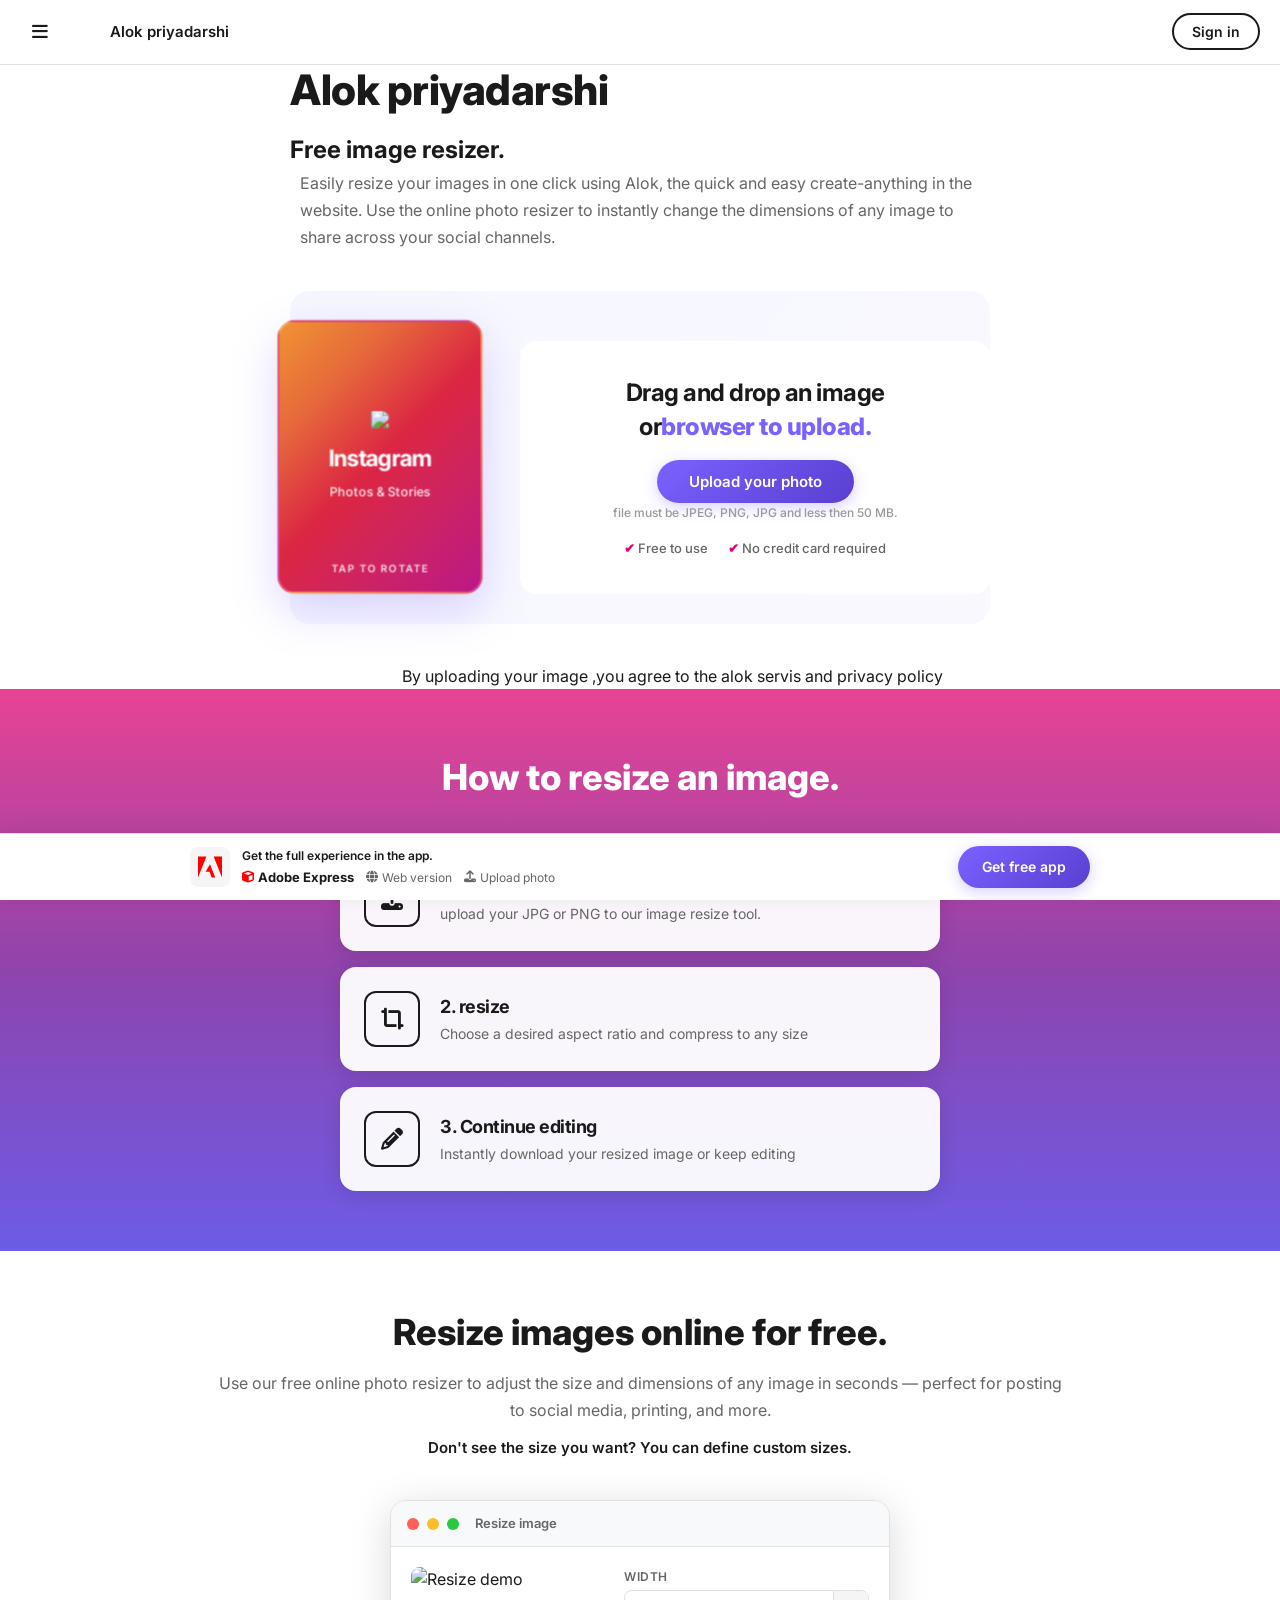
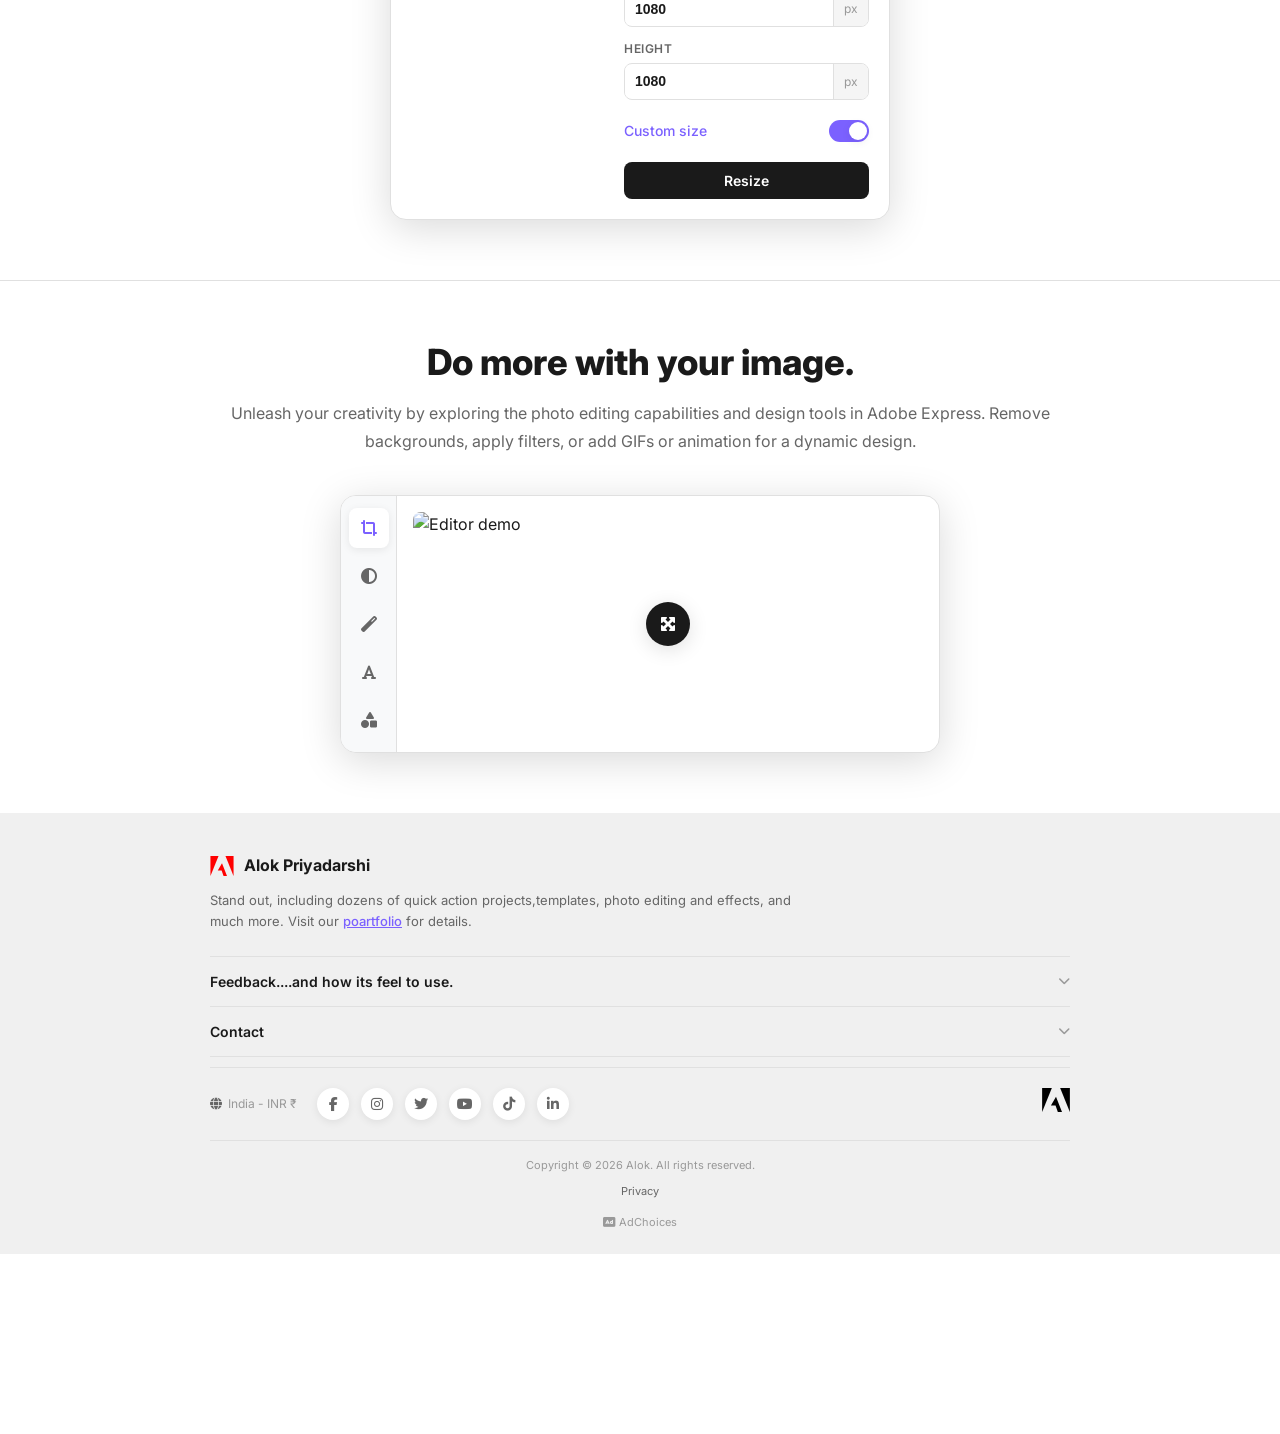
==== commit 98f3ebe0: "Update index.html" ====
--- a/index.html
+++ b/index.html
@@ -9,13 +9,13 @@
     <link rel="stylesheet" href="https://cdnjs.cloudflare.com/ajax/libs/font-awesome/6.4.0/css/all.min.css" integrity="sha512-iecdLmaskl7CVJkEZSMUkrQ6usKGiOxPeZSelected=" crossorigin="anonymous" referrerpolicy="no-referrer">
 </head>
 <body>
-    <nev class="navbar">
+    <nav class="navbar">
         <div class="nav-left">
             <button class="menu-btn"id="menu-btn">
                 <i class="fas fa-bars"></i>
             </button>
             <div class="logo">
-                <!-- MY-logo -->
+
                 <svg class="adobe-logo"viewbox="0 0 30 26"fill="none">
                     <path d="M19.50H30V26L19.5 0Z" fill="#FF0000"/>
                     <path d="M15 9.5L21.526H17L14.5 19H9.5L15 9.5Z" fill="#FF0000"/>
@@ -26,7 +26,7 @@
         <div class="nav-right">
             <a href="#"class="sign-in-btn">Sign in</a>
         </div>
-    </nev>
+    </nav>
     <div class="mobile-menu"id="mobileMenu">
         <div class="menu-header">
             <span>Menu</span>
@@ -42,48 +42,41 @@
             <li><a href="#"><i class="fas fa-video"></i>Video Editor</a></li>
         </ul>
     </div>
-    <!--content area -->
+    
     <section class="container">
         <div class="hero-content">
             <h1 class="hero-title">Alok priyadarshi</h1>
             <h1 id="hero-title1" >Free image resizer.</h1>
             <p class="hero-desc">Easily resize your images in one click using Alok, the quick and easy create-anything in the website. Use the online photo resizer to instantly change the dimensions of any image to share across your social channels.</p>
-            <!--yaha pa hamara sara platform ka QR code-->
+        
         <div class="both">
             <div class="scene" id="scene">
                 <div class="carousel" id="carousel">
-                <!--side 1-->
+            
                     <div class="card instagram">
                         <div class="icon"><img src="/logo.png"></div>
                         <div class="title">Instagram</div>
                         <div class="subtitle">Photos & Stories</div>
                         <div class="hint">Tap to Rotate</div>
                     </div>
-                    <!-- Side 2: LinkedIn -->
       <div class="card linkedin">
         <div class="icon">💼</div>
         <div class="title">LinkedIn</div>
         <div class="subtitle">Professional Network</div>
         <div class="hint">Tap to Rotate</div>
       </div>
-
-      <!-- Side 3: GitHub -->
       <div class="card github">
         <div class="icon">🐙</div>
         <div class="title">GitHub</div>
         <div class="subtitle">Code & Projects</div>
         <div class="hint">Tap to Rotate</div>
       </div>
-
-      <!-- Side 4: YouTube -->
       <div class="card youtube">
         <div class="icon">▶️</div>
         <div class="title">YouTube</div>
         <div class="subtitle">Videos & Live Streams</div>
         <div class="hint">Tap to Rotate</div>
       </div>
-
-      <!-- Side 5: WhatsApp -->
       <div class="card whatsapp">
         <div class="icon">💬</div>
         <div class="title">WhatsApp</div>
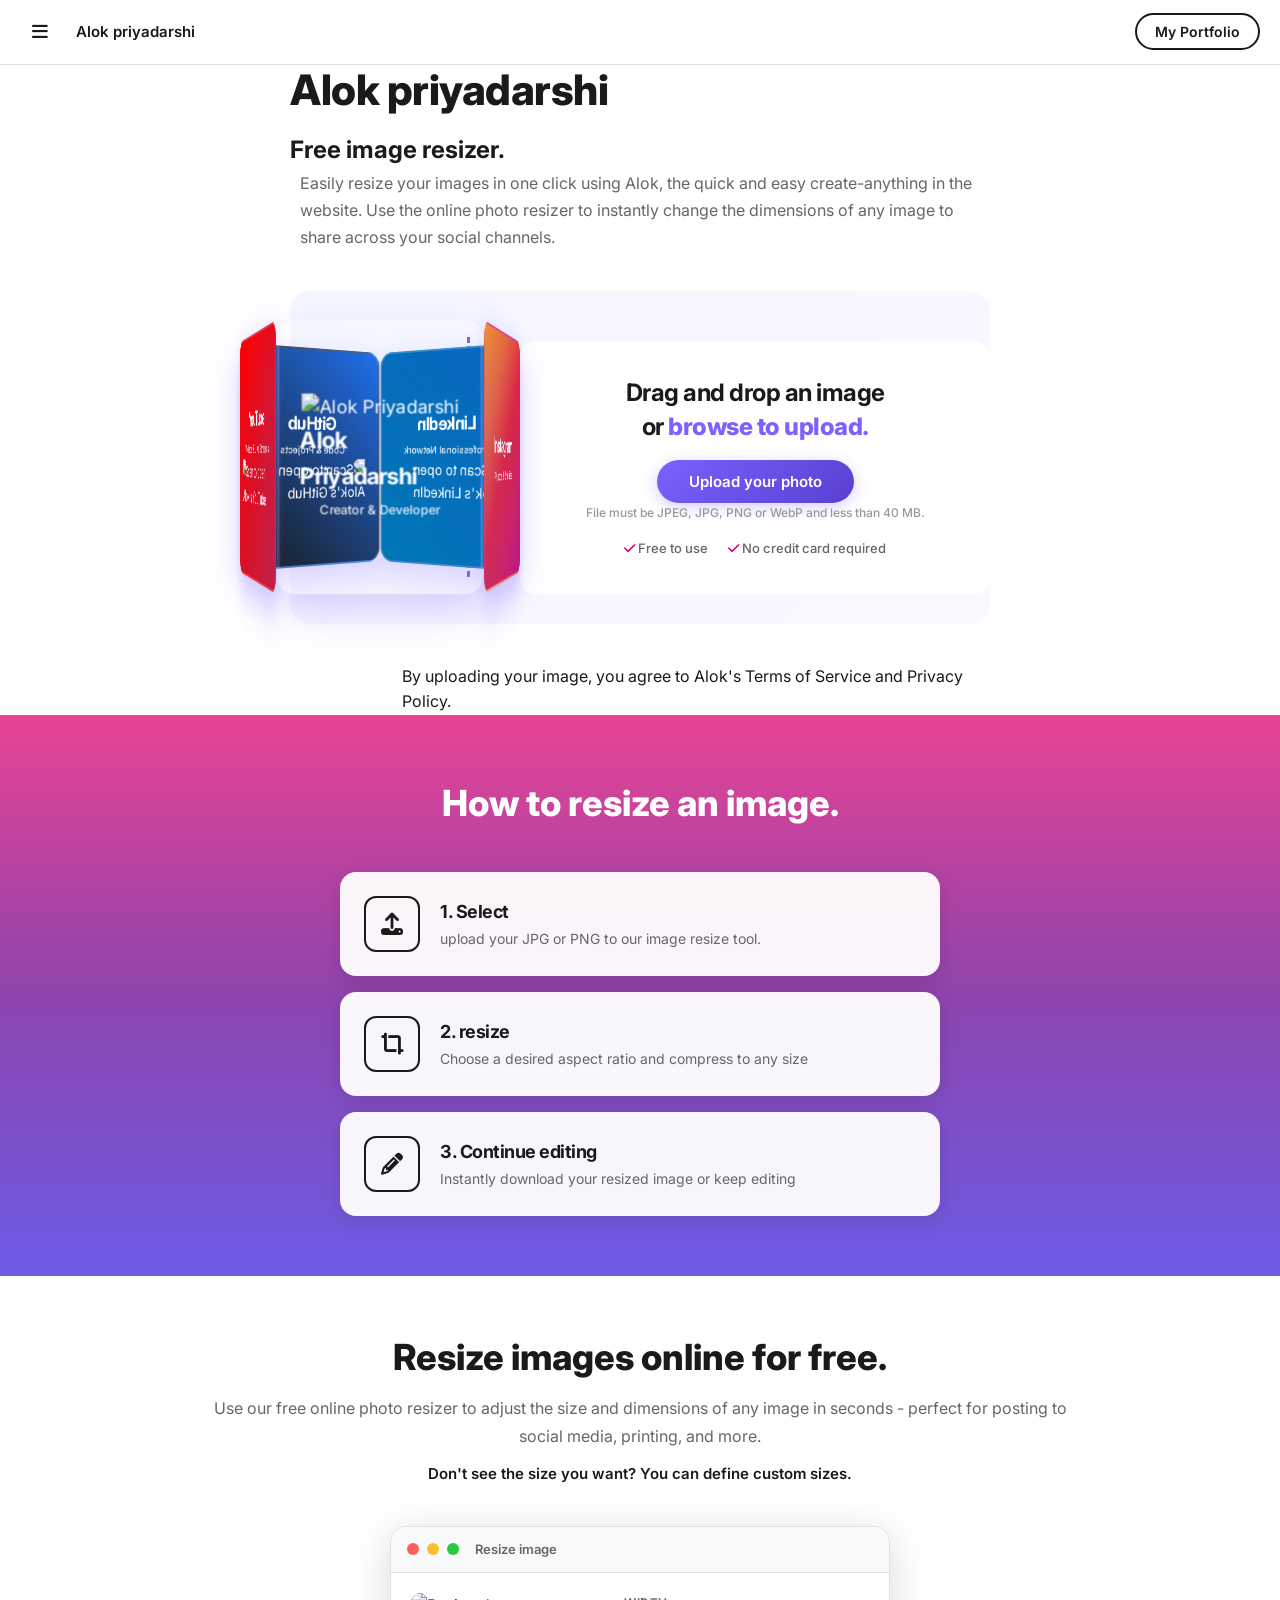
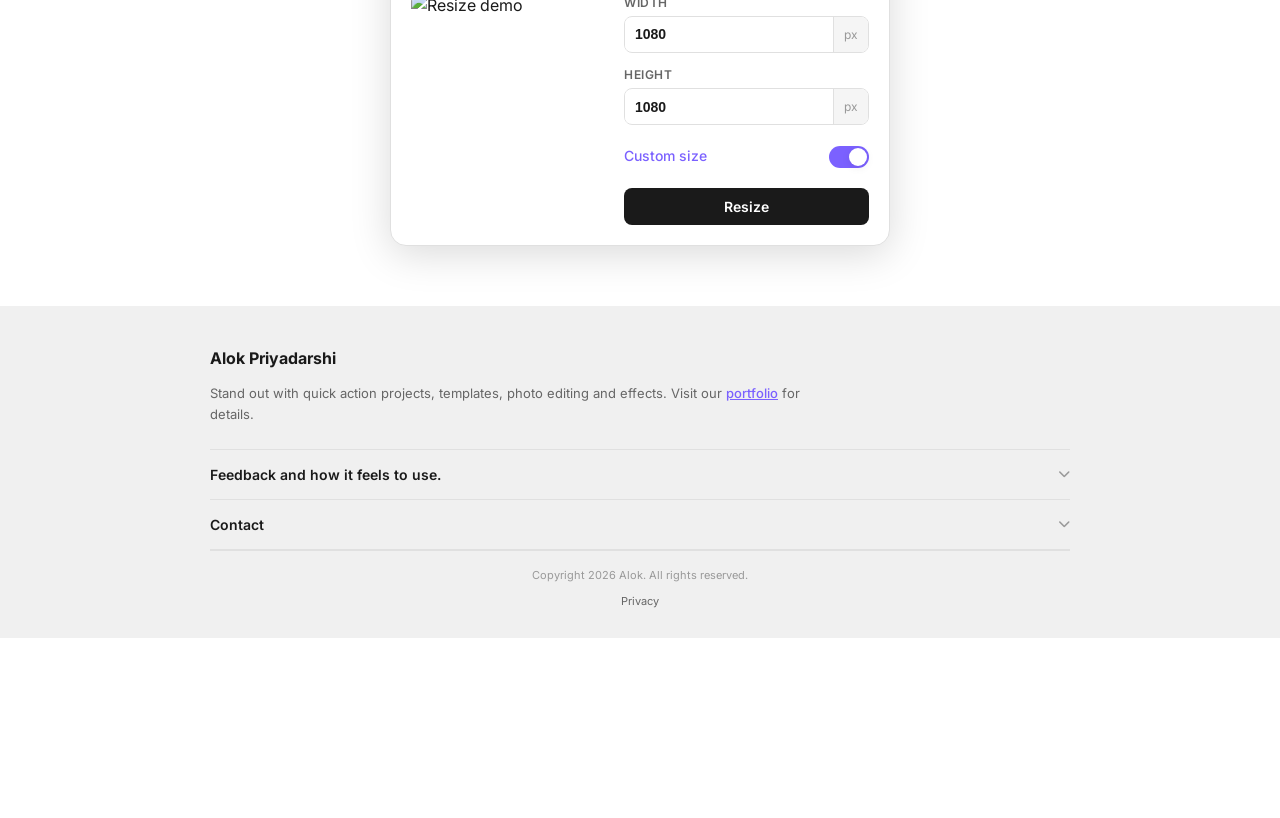
==== commit ab66f3d4: "Update index.html" ====
--- a/index.html
+++ b/index.html
@@ -6,331 +6,88 @@
     <title>re-size image site</title>
     <link rel="stylesheet" href="style.css">
     <link href="https://fonts.googleapis.com/css2?family=Inter:wght@300;400;500;600;700;800;900&display=swap" rel="stylesheet">
-    <link rel="stylesheet" href="https://cdnjs.cloudflare.com/ajax/libs/font-awesome/6.4.0/css/all.min.css" integrity="sha512-iecdLmaskl7CVJkEZSMUkrQ6usKGiOxPeZSelected=" crossorigin="anonymous" referrerpolicy="no-referrer">
+    <link rel="stylesheet" href="https://cdnjs.cloudflare.com/ajax/libs/font-awesome/6.4.0/css/all.min.css" crossorigin="anonymous" referrerpolicy="no-referrer">
 </head>
 <body>
     <nav class="navbar">
         <div class="nav-left">
-            <button class="menu-btn"id="menu-btn">
+            <button class="menu-btn" id="menu-btn">
                 <i class="fas fa-bars"></i>
             </button>
             <div class="logo">
-
-                <svg class="adobe-logo"viewbox="0 0 30 26"fill="none">
-                    <path d="M19.50H30V26L19.5 0Z" fill="#FF0000"/>
-                    <path d="M15 9.5L21.526H17L14.5 19H9.5L15 9.5Z" fill="#FF0000"/>
-                </svg>
                 <span class="logo-text">Alok priyadarshi</span>
             </div>
         </div>
         <div class="nav-right">
-            <a href="#"class="sign-in-btn">Sign in</a>
+            <a href="../protfolio/index.html" class="sign-in-btn">My Portfolio</a>
         </div>
     </nav>
-    <div class="mobile-menu"id="mobileMenu">
+    <div class="mobile-menu" id="mobileMenu">
         <div class="menu-header">
             <span>Menu</span>
-            <button class="close-menu"id="closeMenu">
-                <i class="fas fa-times"></i>
-            </button>
-        </div>
-        <ul class="menu-link">
-            <li><a href="#"><i class="fas fa-home"></i>Home</a></li>
-            <li><a href="#"><i class="fas fa-image"></i>Resize image</a></li>
-            <li><a href="#"><i class="fas fa-edit"></i>Edit photo</a></li>
-            <li><a href="#"><i class="fas fa-magic"></i>Remove Background</a></li>
-            <li><a href="#"><i class="fas fa-video"></i>Video Editor</a></li>
+                <button class="close-menu" id="closeMenu"><i class="fas fa-times"></i></button>
+        </div>
+        <ul class="menu-links">
+            <li><a href="../protfolio/index.html"target="_blank" rel="noopener noreferrer"><i class="fas fa-briefcase"></i>Portfolio</a></li>
+            <li><a href="https://www.linkedin.com/feed/" target="_blank" rel="noopener noreferrer"><i class="fab fa-linkedin"></i>LinkedIn</a></li>
+            <li><a href="https://github.com/Alok-priyadarshi1473" target="_blank" rel="noopener noreferrer"><i class="fab fa-github"></i>GitHub</a></li>
+            <li><a href="https://www.youtube.com/@AlokPriyadarshi1472" target="_blank" rel="noopener noreferrer"><i class="fab fa-youtube"></i>YouTube</a></li>
+            <li><a href="https://www.instagram.com/" target="_blank" rel="noopener noreferrer"><i class="fab fa-instagram"></i>Instagram</a></li>
         </ul>
     </div>
-    
     <section class="container">
         <div class="hero-content">
             <h1 class="hero-title">Alok priyadarshi</h1>
-            <h1 id="hero-title1" >Free image resizer.</h1>
+            <h1 id="hero-title1">Free image resizer.</h1>
             <p class="hero-desc">Easily resize your images in one click using Alok, the quick and easy create-anything in the website. Use the online photo resizer to instantly change the dimensions of any image to share across your social channels.</p>
-        
-        <div class="both">
-            <div class="scene" id="scene">
-                <div class="carousel" id="carousel">
-            
-                    <div class="card instagram">
-                        <div class="icon"><img src="/logo.png"></div>
-                        <div class="title">Instagram</div>
-                        <div class="subtitle">Photos & Stories</div>
-                        <div class="hint">Tap to Rotate</div>
-                    </div>
-      <div class="card linkedin">
-        <div class="icon">💼</div>
-        <div class="title">LinkedIn</div>
-        <div class="subtitle">Professional Network</div>
-        <div class="hint">Tap to Rotate</div>
-      </div>
-      <div class="card github">
-        <div class="icon">🐙</div>
-        <div class="title">GitHub</div>
-        <div class="subtitle">Code & Projects</div>
-        <div class="hint">Tap to Rotate</div>
-      </div>
-      <div class="card youtube">
-        <div class="icon">▶️</div>
-        <div class="title">YouTube</div>
-        <div class="subtitle">Videos & Live Streams</div>
-        <div class="hint">Tap to Rotate</div>
-      </div>
-      <div class="card whatsapp">
-        <div class="icon">💬</div>
-        <div class="title">WhatsApp</div>
-        <div class="subtitle">Community Channel</div>
-        <div class="hint">Tap to Rotate</div>
-      </div>
-                </div>
-            </div>
-                   <div class="hero-meta">
-                        <div id="uploadBox" class="image-text">
-                            <div class="upload-content">
-                                <h3>Drag and drop an image<br>or<span>browser to upload.</span></h3>
-                                <button class="upload-btn" id="uploadBtn">Upload your photo</button>
-                                <p class="file-info">file must be JPEG, PNG, JPG and less then 50 MB.</p>
+            <div class="both">
+                <div class="scene" id="scene">
+                    <div class="carousel" id="carousel">
+                        <div class="card profile"><img class="profile-photo" src="photo/MY2.jpg" alt="Alok Priyadarshi">
+                            <div class="title">Alok Priyadarshi</div>
+                            <div class="subtitle">Creator & Developer</div>
+                        </div>
+                        <div class="card instagram"><div class="title">Instagram</div>
+                            <div class="subtitle">Photos & Stories</div>
+                        </div>
+                        <div class="card linkedin"><div class="title">LinkedIn</div>
+                            <div class="subtitle">Professional Network</div>
+                            <img class="qr-code" src="photo/linkedin.png" alt="Scan to open Alok's LinkedIn">
+                        </div>
+                        <div class="card github"><div class="title">GitHub</div>
+                            <div class="subtitle">Code & Projects</div>
+                            <img class="qr-code" src="photo/github.png" alt="Scan to open Alok's GitHub">
+                        </div>
+                        <div class="card youtube">
+                            <div class="title">YouTube</div>
+                                <div class="subtitle">Videos & Live Streams</div>
+                                <img class="qr-code" src="photo/yt.png" alt="Scan to open Alok's YouTube">
+                            </div>
+                    </div>
+                </div>
+                <div class="hero-meta">
+                    <div id="uploadBox" class="image-text">
+                        <div class="upload-content">
+                            <h3>Drag and drop an image<br>or <span>browse to upload.</span></h3>
+                            <button class="upload-btn" id="uploadBtn" type="button">Upload your photo</button>
+                            <p class="file-info">File must be JPEG, JPG, PNG or WebP and less than 40 MB.</p>
                                 <div class="features">
-                                    <span><span class="check">✔</span> Free to use</span>
-                                    <span><span class="check">✔</span> No credit card required</span>
+                                    <span><i class="fas fa-check check" aria-hidden="true"></i> Free to use</span>
+                                    <span><i class="fas fa-check check" aria-hidden="true"></i> No credit card required</span>
                                 </div>
-                            </div>
-                            <div id="uploadPreview" class="upload-preview">
-                                <img id="previewImg" src="" alt="Preview">
-                                <button id="removeImg" class="btn-remove">✕</button>
-                            </div>
-                        </div>
+                        </div>
+                        <div id="uploadPreview" class="upload-preview">
+                            <img id="previewImg" src="" alt="Preview">
+                            <button id="removeImg" class="btn-remove" type="button" aria-label="Remove uploaded image">
+                                <i class="fas fa-times" aria-hidden="true"></i>
+                            </button>
+                        </div>
+                    </div>
                         <input type="file" id="fileInput" accept="image/*" style="display:none;">
-                    </div>
-        </div>
-            <p id="blow-box">By uploading your image ,you agree to the alok servis and privacy policy</p>
-    </section>        
-        <section class="how-to-section">
-            <div class="container">
-                <h2 class="section-title light">How to resize an image.</h2>
-            <div class="steps-grid">
-               <div class="step-card">
-                   <div class="step-icon">
-                       <i class="fas fa-upload"></i>
-                   </div>
-                   <div class="step-content">
-                        <h3>1. Select</h3>
-                        <p>upload your JPG or PNG to our image resize tool.</p>
-                    </div>
-                </div>            
-                <div class="step-card">
-                    <div class="step-icon">
-                       <i class="fas fa-crop-alt"></i>
-                   </div>
-                   <div class="step-content">
-                       <h3>2. resize</h3>
-                        <p>Choose a desired aspect ratio and compress to any size</p>
-                   </div>
-                </div>
-                <div class="step-card">
-                    <div class="step-icon">
-                       <i class="fas fa-pencil-alt"></i>
-                   </div>
-                   <div class="step-content">
-                       <h3>3. Continue editing</h3>
-                       <p>Instantly download your resized image or keep editing</p>
-                    </div>
-                </div>
-            </div>
-        </div>
-        </section>
-<!----vkcvfbewrluvbfilrugbf-->
- <section class="feature-section">
-        <div class="container">
-            <div class="feature-content">
-                <div class="feature-text">
-                    <h2 class="feature-title">Resize images online for free.</h2>
-                    <p class="feature-desc">
-                        Use our free online photo resizer to adjust the size and dimensions of any image in seconds — 
-                        perfect for posting to social media, printing, and more.
-                    </p>
-                    <p class="feature-note">
-                        Don't see the size you want? You can define custom sizes.
-                    </p>
-                </div>
-                <div class="feature-image">
-                    <div class="mockup-card">
-                        <div class="mockup-header">
-                            <span class="mockup-dot red"></span>
-                            <span class="mockup-dot yellow"></span>
-                            <span class="mockup-dot green"></span>
-                            <span class="mockup-title">Resize image</span>
-                        </div>
-                        <div class="mockup-body">
-                            <div class="mockup-img-box">
-                                <img src="https://images.unsplash.com/photo-1507003211169-0a1dd7228f2d?w=300&h=350&fit=crop" alt="Resize demo">
-                            </div>
-                            <div class="mockup-controls">
-                                <div class="control-row">
-                                    <label>Width</label>
-                                    <div class="control-input">
-                                        <input type="text" value="1080" readonly>
-                                        <span>px</span>
-                                    </div>
-                                </div>
-                                <div class="control-row">
-                                    <label>Height</label>
-                                    <div class="control-input">
-                                        <input type="text" value="1080" readonly>
-                                        <span>px</span>
-                                    </div>
-                                </div>
-                                <div class="control-toggle">
-                                    <span class="toggle-label active">Custom size</span>
-                                    <div class="toggle-switch active"></div>
-                                </div>
-                                <button class="mockup-btn">Resize</button>
-                            </div>
-                        </div>
-                    </div>
-                </div>
-            </div>
-        </div>
-    </section>
-    <section class="do-more-section">
-        <div class="container">
-            <div class="do-more-content">
-                <div class="do-more-text">
-                    <h2 class="do-more-title">Do more with your image.</h2>
-                    <p class="do-more-desc">
-                        Unleash your creativity by exploring the photo editing capabilities and design tools in Adobe Express. 
-                        Remove backgrounds, apply filters, or add GIFs or animation for a dynamic design.
-                    </p>
-                </div>
-                <div class="do-more-image">
-                    <div class="editor-mockup">
-                        <div class="editor-sidebar">
-                            <div class="sidebar-item active"><i class="fas fa-crop-alt"></i></div>
-                            <div class="sidebar-item"><i class="fas fa-adjust"></i></div>
-                            <div class="sidebar-item"><i class="fas fa-magic"></i></div>
-                            <div class="sidebar-item"><i class="fas fa-font"></i></div>
-                            <div class="sidebar-item"><i class="fas fa-shapes"></i></div>
-                        </div>
-                        <div class="editor-canvas">
-                            <img src="https://images.unsplash.com/photo-1529333166437-7750a6dd5a70?w=500&h=350&fit=crop" alt="Editor demo">
-                            <div class="canvas-overlay">
-                                <div class="resize-tool">
-                                    <i class="fas fa-expand-arrows-alt"></i>
-                                </div>
-                            </div>
-                        </div>
-                    </div>
-                </div>
-            </div>
-        </div>
-    </section>
-
-    <!-- Sticky Bottom Bar -->
-    <div class="sticky-bar" id="stickyBar">
-        <div class="sticky-content">
-            <div class="sticky-left">
-                <div class="sticky-app-icon">
-                    <svg viewBox="0 0 30 26" fill="none">
-                        <path d="M19.5 0H30V26L19.5 0Z" fill="#FF0000"/>
-                        <path d="M10.5 0H0V26L10.5 0Z" fill="#FF0000"/>
-                        <path d="M15 9.5L21.5 26H17L14.5 19H9.5L15 9.5Z" fill="#FF0000"/>
-                    </svg>
-                </div>
-                <div class="sticky-app-info">
-                    <p class="sticky-label">Get the full experience in the app.</p>
-                    <div class="sticky-links">
-                        <span class="app-name"><i class="fas fa-cube"></i> Adobe Express</span>
-                        <a href="#" class="web-link"><i class="fas fa-globe"></i> Web version</a>
-                        <a href="#" class="upload-link" id="stickyUpload"><i class="fas fa-upload"></i> Upload photo</a>
-                    </div>
-                </div>
-            </div>
-            <div class="sticky-right">
-                <a href="#" class="btn-get-app">Get free app</a>
-            </div>
-        </div>
-    </div>
-<!--ldbfuywevbfukewbhvljbegrv liebvibegajhb-->
- <footer class="footer">
-        <div class="container">
-            <div class="footer-top">
-                <div class="footer-brand">
-                    <div class="footer-logo">
-                        <svg viewBox="0 0 30 26" fill="none">
-                            <path d="M19.5 0H30V26L19.5 0Z" fill="#FF0000"/>
-                            <path d="M10.5 0H0V26L10.5 0Z" fill="#FF0000"/>
-                            <path d="M15 9.5L21.5 26H17L14.5 19H9.5L15 9.5Z" fill="#FF0000"/>
-                        </svg>
-                        <span>Alok Priyadarshi</span>
-                    </div>
-                    <p class="footer-desc">
-                        Stand out, including dozens of quick action projects,templates, 
-                        photo editing and effects, and much more. Visit our 
-                        <a href="#">poartfolio</a> for details.
-                    </p>
-                </div>
-            </div>
-
-            <div class="footer-accordion"> 
-                <div class="accordion-item">
-                    <button class="accordion-btn">
-                        Feedback....and how its feel to use.
-                        <i class="fas fa-chevron-down"></i>
-                    </button>
-                    <div class="accordion-content">
-                        <a href="#">its a Feedback are create</a>
-                    </div>
-                </div>
-     <div class="accordion-item">
-                    <button class="accordion-btn">
-                        Contact
-                        <i class="fas fa-chevron-down"></i>
-                    </button>
-                    <div class="accordion-content">
-                        <a href="#">Contact us</a>
-                        <a href="#">Feedback</a>
-                        <a href="#">Request a feature</a>
-                    </div>
-                </div>
-            </div>
-            <div class="footer-bottom">
-                <div class="footer-left">
-                    <div class="language-selector">
-                        <i class="fas fa-globe"></i>
-                        <span class="region">India - INR ₹</span>
-                    </div>
-                    <div class="social-links">
-                        <a href="#"><i class="fab fa-facebook-f"></i></a>
-                        <a href="#"><i class="fab fa-instagram"></i></a>
-                        <a href="#"><i class="fab fa-twitter"></i></a>
-                        <a href="#"><i class="fab fa-youtube"></i></a>
-                        <a href="#"><i class="fab fa-tiktok"></i></a>
-                        <a href="#"><i class="fab fa-linkedin-in"></i></a>
-                    </div>
-                </div>
-                <div class="footer-right">
-                    <svg class="footer-adobe-logo" viewBox="0 0 30 26" fill="none">
-                        <path d="M19.5 0H30V26L19.5 0Z" fill="#000"/>
-                        <path d="M10.5 0H0V26L10.5 0Z" fill="#000"/>
-                        <path d="M15 9.5L21.5 26H17L14.5 19H9.5L15 9.5Z" fill="#000"/>
-                    </svg>
-                </div>
-            </div>
-
-            <div class="footer-legal">
-                <p class="copyright">Copyright © 2026 Alok. All rights reserved.</p>
-                <div class="legal-links">
-                    <a href="#">Privacy</a>
-                </div>
-                <div class="adchoices">
-                    <a href="#"><i class="fas fa-ad"></i> AdChoices</a>
-                </div>
-            </div>
-        </div>
-    </footer>
-
-    <!-- Resize Modal -->
+                </div>
+            </div>
+        <p id="blow-box">By uploading your image, you agree to Alok's Terms of Service and Privacy Policy.</p>
+</section>
     <div class="modal" id="resizeModal">
         <div class="modal-overlay" id="modalOverlay"></div>
         <div class="modal-content">
@@ -340,39 +97,57 @@
             </div>
             <div class="modal-body">
                 <div class="resize-preview-box">
-                    <img src="" alt="Resize preview" id="resizePreviewImg">
-                </div>
-                <div class="resize-controls">
+                    <div class="crop-stage" id="cropStage">
+                        <img src="" alt="Crop preview" id="resizePreviewImg">
+                        <div class="crop-frame" id="cropFrame" aria-label="Drag to choose crop area">
+                            <span class="crop-handle top-left"></span>
+                            <span class="crop-handle top-center"></span>
+                            <span class="crop-handle top-right"></span>
+                            <span class="crop-handle middle-left"></span>
+                            <span class="crop-handle middle-right"></span>
+                            <span class="crop-handle bottom-left"></span>
+                            <span class="crop-handle bottom-center"></span>
+                            <span class="crop-handle bottom-right"></span>
+                        </div>
+                    </div>
+                </div>
+                <div class="crop-controls">
+                    <div class="crop-control-row">
+                        <span class="preset-label">Aspect ratio</span>
+                        <button class="crop-preset active" data-ratio="free">Free</button>
+                        <button class="crop-preset" data-ratio="1">1:1</button>
+                        <button class="crop-preset" data-ratio="1.7778">16:9</button>
+                        <button class="crop-preset" data-ratio="0.5625">9:16</button>
+                        <button class="crop-preset" data-ratio="1.3333">4:3</button>
+                    </div>
+                    <div class="crop-control-row">
+                        <span class="preset-label">Rotate</span>
+                        <button class="rotate-btn" id="rotateLeft" type="button"><i class="fas fa-undo"></i> Left</button>
+                        <button class="rotate-btn" id="rotateRight" type="button"><i class="fas fa-redo"></i> Right</button>
+                        <span class="rotation-value" id="rotationValue">0°</span>
+                    </div>
+                    <div class="control-group size-control">
+                        <label for="targetSizeSlider">Download size: <strong id="targetSizeValue">1 MB</strong></label>
+                        <div class="size-input-row">
+                            <input type="range" id="targetSizeSlider" min="1" max="4096" step="1" value="1" aria-label="Target download size">
+                            <select id="targetSizeUnit" aria-label="Target download size unit">
+                                <option value="1024">KB</option>
+                                <option value="1048576" selected>MB</option>
+                                <option value="1073741824">GB</option>
+                            </select>
+                            <button type="button" class="best-quality-btn" id="bestQualityBtn">Best quality</button>
+                        </div>
+                        <small class="size-help" id="targetSizeHelp">Slide to choose the approximate file size</small>
+                    </div>
                     <div class="control-group">
-                        <label for="widthInput">Width (px)</label>
-                        <input type="number" id="widthInput" name="width" value="800" min="1">
-                    </div>
-                    <div class="control-group">
-                        <label for="heightInput">Height (px)</label>
-                        <input type="number" id="heightInput" name="height" value="600" min="1">
-                    </div>
-                    <div class="control-group">
-                        <label for="qualitySelect">Quality</label>
-                        <select id="qualitySelect" name="quality">
-                            <option value="0.9">High (90%)</option>
-                            <option value="0.7" selected>Medium (70%)</option>
-                            <option value="0.5">Low (50%)</option>
+                        <label for="outputFormat">File format</label>
+                        <select id="outputFormat" name="outputFormat">
+                            <option value="image/jpeg" selected>JPEG</option>
+                            <option value="image/png">PNG</option>
+                            <option value="image/webp">WebP</option>
+                            <option value="image/avif">AVIF</option>
+                            <option value="image/bmp">BMP</option>
                         </select>
-                    </div>
-                    <div class="aspect-ratio-toggle">
-                        <label class="toggle-label" for="lockAspect">
-                            <input type="checkbox" id="lockAspect" name="lockAspect" checked>
-                            <span class="checkmark"></span>
-                            Lock aspect ratio
-                        </label>
-                    </div>
-                    <div class="preset-sizes">
-                        <span class="preset-label">Quick presets:</span>
-                        <button class="preset-btn" data-w="1080" data-h="1080">Instagram Post</button>
-                        <button class="preset-btn" data-w="1080" data-h="1920">Instagram Story</button>
-                        <button class="preset-btn" data-w="1200" data-h="630">Facebook</button>
-                        <button class="preset-btn" data-w="1500" data-h="500">Twitter Header</button>
-                        <button class="preset-btn" data-w="1920" data-h="1080">YouTube</button>
                     </div>
                 </div>
             </div>
@@ -384,12 +159,134 @@
             </div>
         </div>
     </div>
-
-    <!-- Toast Notification -->
     <div class="toast" id="toast">
         <i class="fas fa-check-circle"></i>
         <span id="toastMsg">Image resized successfully!</span>
-    </div>
+    </div>      
+<section class="how-to-section">
+    <div class="container">
+        <h2 class="section-title light">How to resize an image.</h2>
+        <div class="steps-grid">
+            <div class="step-card">
+                <div class="step-icon">
+                    <i class="fas fa-upload"></i>
+                </div>
+                <div class="step-content">
+                    <h3>1. Select</h3>
+                    <p>upload your JPG or PNG to our image resize tool.</p>
+                </div>
+            </div>
+            <div class="step-card">
+                <div class="step-icon">
+                    <i class="fas fa-crop-alt"></i>
+                </div>
+                <div class="step-content">
+                    <h3>2. resize</h3>
+                    <p>Choose a desired aspect ratio and compress to any size</p>
+                </div>
+            </div>
+            <div class="step-card">
+                <div class="step-icon">
+                    <i class="fas fa-pencil-alt"></i>
+                </div>
+                <div class="step-content">
+                    <h3>3. Continue editing</h3>
+                    <p>Instantly download your resized image or keep editing</p>
+                </div>
+            </div>
+        </div>
+    </div>
+</section>
+<section class="feature-section">
+    <div class="container">
+        <div class="feature-content">
+            <div class="feature-text">
+                <h2 class="feature-title">Resize images online for free.</h2>
+                <p class="feature-desc">Use our free online photo resizer to adjust the size and dimensions of any image in seconds - perfect for posting to social media, printing, and more.</p>
+                <p class="feature-note">Don't see the size you want? You can define custom sizes.</p>
+            </div>
+            <div class="feature-image">
+                <div class="mockup-card">
+                    <div class="mockup-header">
+                        <span class="mockup-dot red"></span>
+                        <span class="mockup-dot yellow"></span>
+                        <span class="mockup-dot green"></span>
+                        <span class="mockup-title">Resize image</span>
+                    </div>
+                    <div class="mockup-body">
+                        <div class="mockup-img-box">
+                            <img id="demoImg" src="photo/MY3.jpg" alt="Resize demo">
+                        </div>
+                        <div class="mockup-controls">
+                            <div class="control-row">
+                                <label>Width</label>
+                                <div class="control-input">
+                                    <input type="text" value="1080" readonly>
+                                    <span>px</span>
+                                </div>
+                            </div>
+                            <div class="control-row">
+                                <label>Height</label>
+                                <div class="control-input">
+                                    <input type="text" value="1080" readonly>
+                                    <span>px</span>
+                                </div>
+                            </div>
+                            <div class="control-toggle">
+                                <span class="toggle-label active">Custom size</span>
+                                <div class="toggle-switch active"></div>
+                            </div>
+                            <button class="mockup-btn">Resize</button>
+                        </div>
+                    </div>
+                </div>
+            </div>
+        </div>
+    </div>
+</section>
+<footer class="footer">
+    <div class="container">
+        <div class="footer-top">
+            <div class="footer-brand">
+                <div class="footer-logo">
+                    <span>Alok Priyadarshi</span>
+                </div>
+                <p class="footer-desc">Stand out with quick action projects, templates, photo editing and effects. Visit our
+                <a href="../protfolio/index.html">portfolio</a> for details.</p>
+            </div>
+        </div>
+        <div class="footer-accordion">
+            <div class="accordion-item">
+                <button class="accordion-btn">Feedback and how it feels to use.
+                    <i class="fas fa-chevron-down"></i>
+                </button>
+                <div class="accordion-content">
+                    <form class="feedback-form" id="feedbackForm">
+                        <label for="feedbackText">Tell us what you think</label>
+                        <textarea id="feedbackText" name="feedback" rows="3" placeholder="Write your feedback here..." required>
+                        </textarea>
+                        <button type="submit">Send feedback</button>
+                    </form>
+                </div>
+            </div>
+            <div class="accordion-item">
+                <button class="accordion-btn">Contact
+                    <i class="fas fa-chevron-down"></i>
+                </button>
+                <div class="accordion-content">
+                    <a href="#">Contact us</a>
+                    <a href="#">Request a feature</a>
+                </div>
+            </div>
+        </div>
+        <div class="footer-legal">
+            <p class="copyright">Copyright 2026 Alok. All rights reserved.</p>
+            <div class="legal-links">
+                <a href="#">Privacy</a>
+            </div>
+        </div>
+    </div>
+</footer>
     <script src="script.js"></script>
 </body>
 </html>
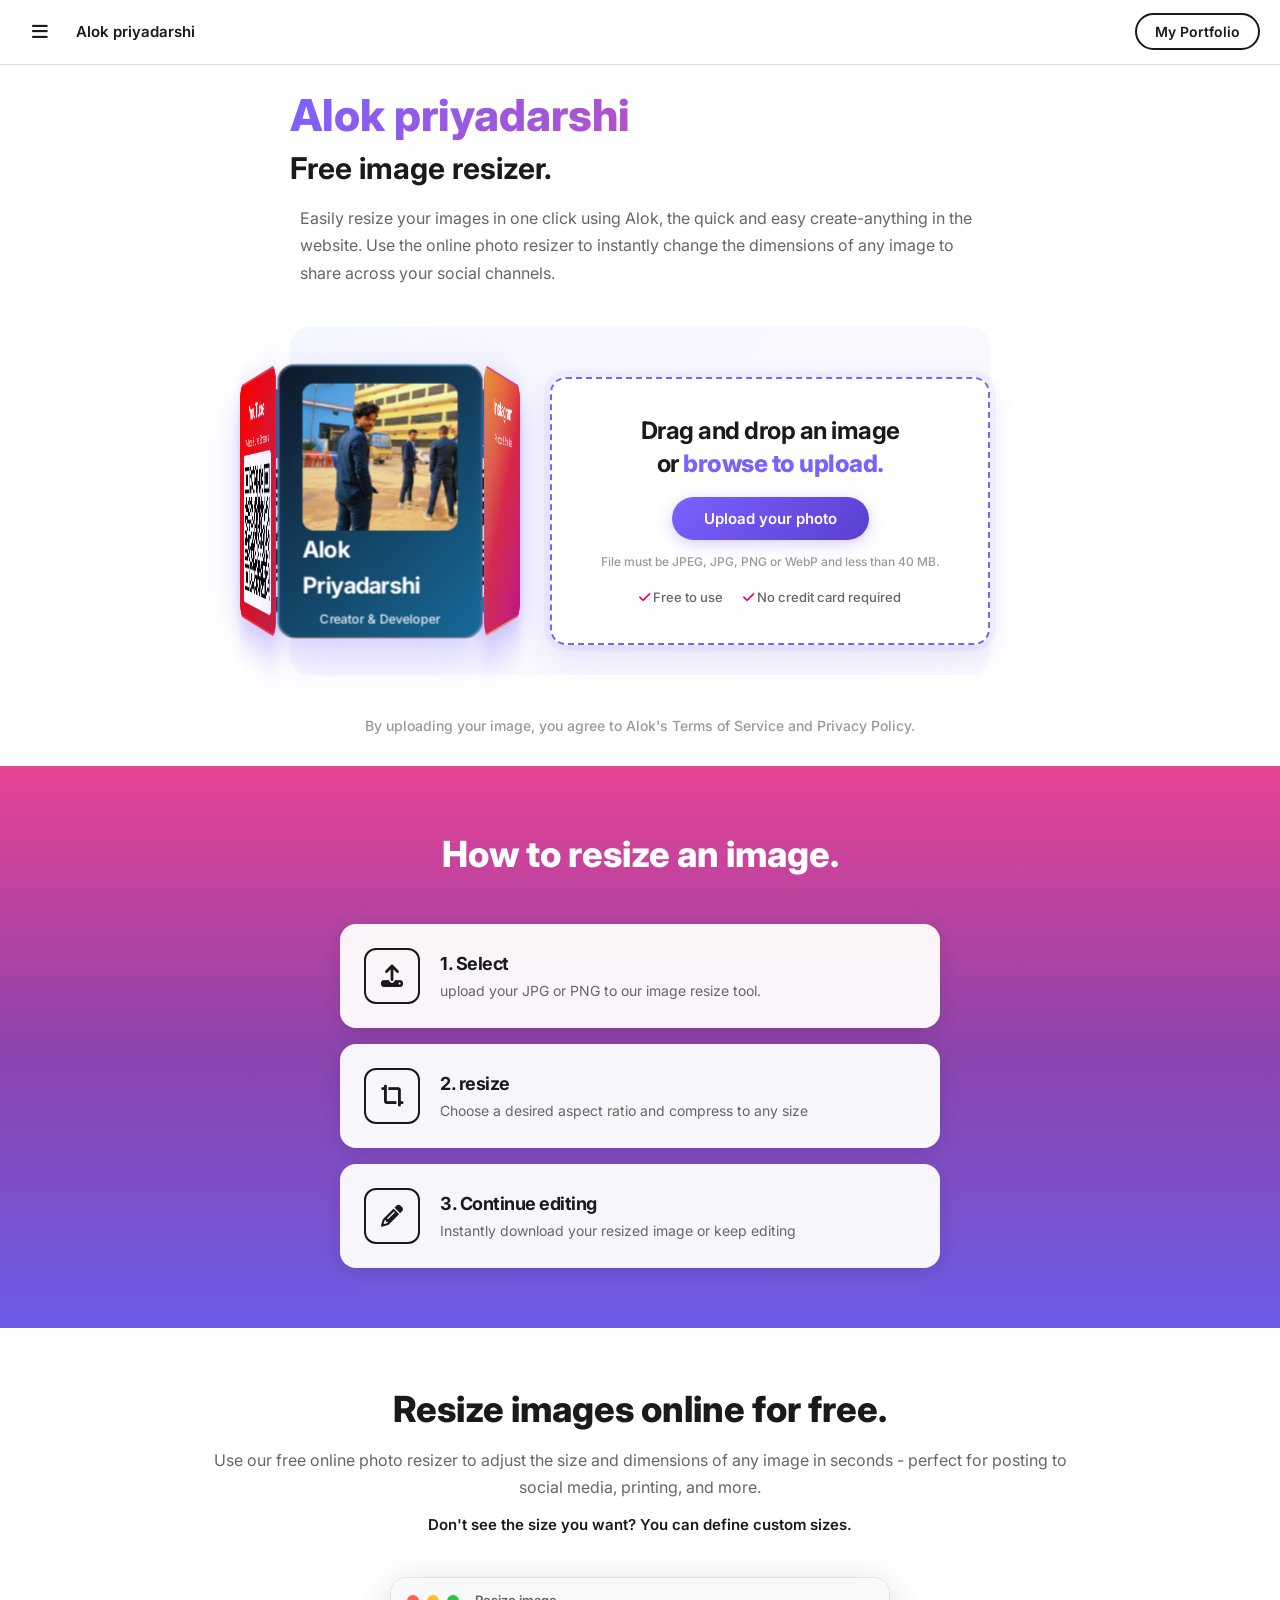
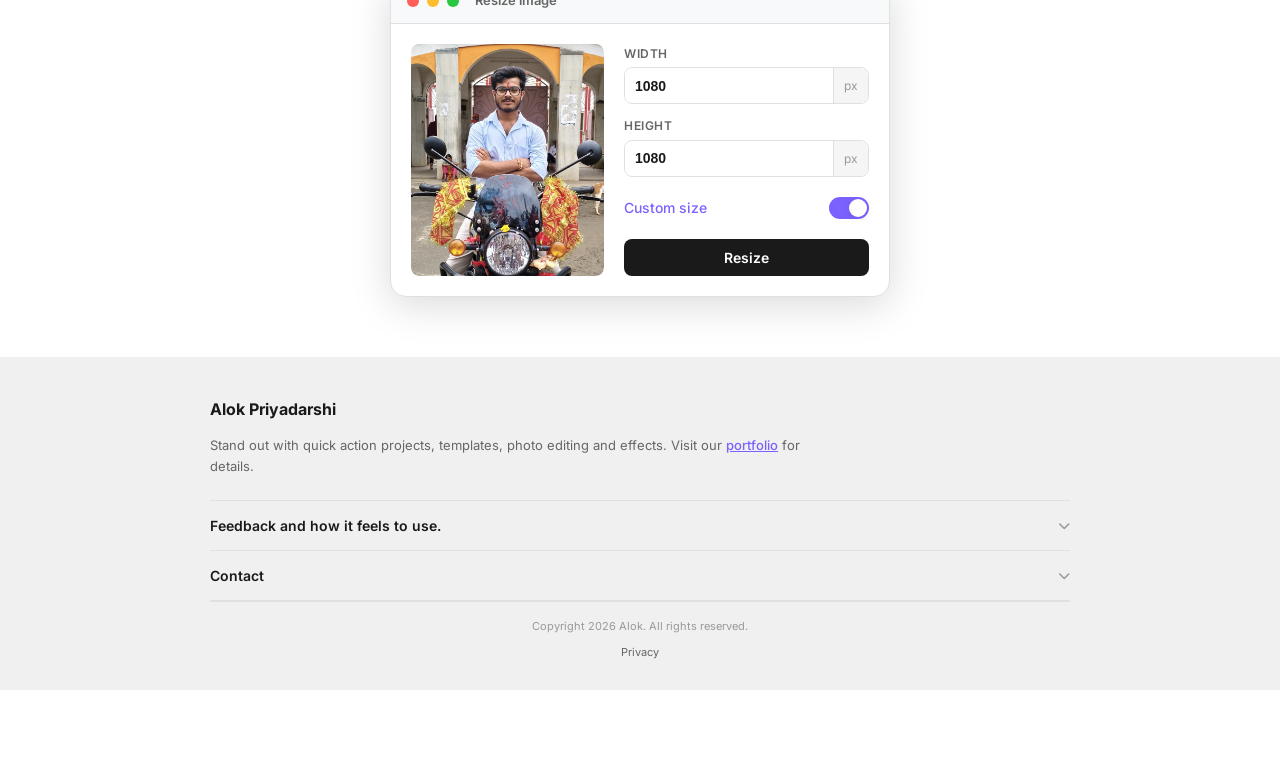
==== commit 1d053aed: "Update index.html" ====
--- a/index.html
+++ b/index.html
@@ -130,6 +130,7 @@
                         <label for="targetSizeSlider">Download size: <strong id="targetSizeValue">1 MB</strong></label>
                         <div class="size-input-row">
                             <input type="range" id="targetSizeSlider" min="1" max="4096" step="1" value="1" aria-label="Target download size">
+                            <input type="number" id="targetSizeInput" min="1" max="4096" step="1" value="1" aria-lebel="Enter target download size">
                             <select id="targetSizeUnit" aria-label="Target download size unit">
                                 <option value="1024">KB</option>
                                 <option value="1048576" selected>MB</option>
--- a/style.css
+++ b/style.css
@@ -1,244 +1,9 @@
-*{
-    margin:0px;
-    padding: 0px;
-}
-.header-content{
-  color:aliceblue;
-  height:65px;
-  font-size: 30px;
-  display:flex;
-  justify-content:space-between;
-  align-items: center;
-  background:rgb(6, 71, 137);
-  padding-left:20px;
-  padding-right: 20px;
-}
-#logo,a{
-  color:white;
-  text-decoration: none;
-}
-#alok{
-  margin-left: 175px;
-}
-.header-contenta{
-  padding-left:30px;
-}
-.header-content button{
-  text-decoration: none;
-  cursor: pointer;
-}
-
-#hero-text {
-  display: inline-block;
-  align-items: center;
-  margin-left:32rem;
-}
-#margin-top{
-  padding: 40px;
-  margin-top: 70px;
-}
-#margin-text{
-  margin-top: 5px;
-  font-size: 40px;
-}
-#text{
-  display: inline-block;
-  justify-content: center;
-  align-items: center;
-  padding:15px;
-  margin-left: 55px;
-  padding-top: 30px;
-}
-.upload-image{
-  display: flex;
-  justify-content: center;
-  align-items: center;
-  width:80rem;
-}
-#insta{
-  height:60px;
-  border-color: black;
-  border-style:solid;
-  border-radius:15px;
-}
-.outer-image-text{
-  border-radius: 25px;
-  border-color: #e0e0e0;
-  border-style: solid;
-  border-width: 5px;
-  padding:17px;
-}
-.image-text{
-  border-style: none;
-  border-radius: 16px;
-  display: flex;
-  flex-direction: column;
-  justify-content: center;
-  align-items: center;
-  text-align: center;
-  padding: 35px 40px;
-  flex: 1;
-  min-width: 300px;
-  background: var(--bg-white);
-}
-h3{
-  font-size: 24px;
-  font-weight: 700;
-  margin: 0 0 16px 0;
-  color: var(--text-primary);
-  line-height: 1.4;
-  letter-spacing: -0.5px;
-}
-h3 span{
-  color: #7B61FF;
-  font-weight: 800;
-}
-.upload-btn{
-  background: linear-gradient(135deg, #7B61FF 0%, #5A3FD1 100%);
-  color: #fff;
-  border: none;
-  padding: 12px 32px;
-  border-radius: 24px;
-  font-weight: 600;
-  cursor: pointer;
-  font-size: 15px;
-  transition: all 0.3s ease;
-  box-shadow: 0 4px 15px rgba(123, 97, 255, 0.3);
-}
-
-.upload-btn:hover {
-  transform: translateY(-2px);
-  box-shadow: 0 6px 25px rgba(123, 97, 255, 0.4);
-}
-
-.upload-btn:active {
-  transform: translateY(0);
-}
-.features{
-  display: flex;
-  gap: 20px;
-  font-size: 13px;
-  justify-content: center;
-  margin-top: 12px;
-  font-weight: 500;
-  color: var(--text-secondary);
-}
-.check{
-  color:#e00078;
-  font-weight: bold;
-}
-#blow-box{
-  padding-left: 7rem;
-} 
-
-/* ===== CAROUSEL & UPLOAD SECTION ===== */
-.both {
-  display: flex;
-  gap: 0;
-  align-items: center;
-  justify-content: center;
-  width: 100%;
-  margin: 40px 0;
-  padding: 30px 0;
-  background: linear-gradient(135deg, #f5f7ff 0%, #faf8ff 100%);
-  border-radius: 20px;
-}
-
-.scene {
-      width: 180px;
-      height: 240px;
-      perspective: 1000px;
-      cursor: pointer;
-      border-right: 3px dashed #7B61FF;
-      padding-right: 40px;
-      margin-right: 20px;
-      display: flex;
-      align-items: center;
-      justify-content: center;
-    }
-
-    /* The 5-Sided Rotating Cylinder */
-    .carousel {
-      width: 100%;
-      height: 100%;
-      position: relative;
-      transform-style: preserve-3d;
-      transition: transform 0.8s cubic-bezier(0.25, 1, 0.5, 1);
-    }
-
-    /* Common Styles for All 5 Cards */
-    .card {
-      position: absolute;
-      width: 180px;
-      height: 240px;
-      left: 0;
-      top: 0;
-      border-radius: 16px;
-      display: flex;
-      flex-direction: column;
-      justify-content: center;
-      align-items: center;
-      color: white;
-      box-shadow: 0 15px 40px rgba(123, 97, 255, 0.25);
-      border: 2px solid rgba(255, 255, 255, 0.2);
-      box-sizing: border-box;
-      padding: 18px;
-      user-select: none;
-      transition: all 0.3s ease;
-    }
-
-    .card:hover {
-      box-shadow: 0 20px 50px rgba(123, 97, 255, 0.35);
-      transform: scale(1.02);
-    }
-
-    /* Platform Branding & Background Colors */
-    .instagram { background: linear-gradient(135deg, #f09433 0%, #e6683c 25%, #dc2743 50%, #cc2366 75%, #bc1888 100%); }
-    .linkedin  { background: linear-gradient(135deg, #0A66C2 0%, #0077B5 100%); }
-    .github    { background: linear-gradient(135deg, #1F6FEB 0%, #1A1A1A 100%); }
-    .youtube   { background: linear-gradient(135deg, #FF0000 0%, #C41C3B 100%); }
-    .whatsapp  { background: linear-gradient(135deg, #25D366 0%, #0F7E3F 100%); }
-
-    /* Positioning Each Face in 3D Space (Translate Z radius = 125px) */
-    .card:nth-child(1) { transform: rotateY(0deg) translateZ(125px); }
-    .card:nth-child(2) { transform: rotateY(72deg) translateZ(125px); }
-    .card:nth-child(3) { transform: rotateY(144deg) translateZ(125px); }
-    .card:nth-child(4) { transform: rotateY(216deg) translateZ(125px); }
-    .card:nth-child(5) { transform: rotateY(288deg) translateZ(125px); }
-
-    /* Content Styling */
-    .icon { font-size: 48px; margin-bottom: 10px; } 
-    .title { font-size: 20px; font-weight: 700; margin-bottom: 5px; letter-spacing: -0.5px; }
-    .subtitle { font-size: 11px; opacity: 0.9; text-align: center; font-weight: 500; }
-    .hint {
-      position: absolute;
-      bottom: 12px;
-      font-size: 9px;
-      text-transform: uppercase;
-      letter-spacing: 1.2px;
-      opacity: 0.85;
-      font-weight: 600;
-      animation: pulse 2s ease-in-out infinite;
-    }
-
-    @keyframes pulse {
-        0%, 100% { opacity: 0.7; }
-        50% { opacity: 1; }
-    }
-
-
-
-
- /* ===== RESET & BASE ===== */
 *, *::before, *::after {
     margin: 0;
     padding: 0;
     box-sizing: border-box;
 }
-
 :root {
-    --adobe-red: #FF0000;
-    --adobe-dark: #2C2C2C;
     --purple-primary: #7B61FF;
     --purple-dark: #5A3FD1;
     --purple-light: #9B8AFF;
@@ -261,44 +26,210 @@
     --radius-xl: 24px;
     --transition: all 0.3s cubic-bezier(0.4, 0, 0.2, 1);
 }
-
+.image-text{
+  border-style: none;
+  border: 2px dashed var(--purple-primary);
+  border-radius: 16px;
+  display: flex;
+  flex-direction: column;
+  justify-content: center;
+  align-items: center;
+  text-align: center;
+  padding: 35px 40px;
+  flex: 1;
+  min-width: 300px;
+  background: var(--bg-white);
+  box-shadow: 0 12px 30px rgba(90, 63, 209, 0.12);
+  outline: 6px solid rgba(123, 97, 255, 0.06);
+  transition: border-color 0.3s ease, background 0.3s ease, box-shadow 0.3s ease;
+}
+.image-text:hover,.image-text:focus-within {
+    border-color: var(--purple-dark);
+    background: #fcfbff;
+    box-shadow: 0 16px 36px rgba(90, 63, 209, 0.2);
+}
+h3{
+  font-size: 24px;
+  font-weight: 700;
+  margin: 0 0 16px 0;
+  color: var(--text-primary);
+  line-height: 1.4;
+  letter-spacing: -0.5px;
+}
+h3 span{
+  color: #7B61FF;
+  font-weight: 800;
+}
+.upload-btn{
+  background: linear-gradient(135deg, #7B61FF 0%, #5A3FD1 100%);
+  color: #fff;
+  border: none;
+  padding: 12px 32px;
+  border-radius: 24px;
+  font-weight: 600;
+  cursor: pointer;
+  font-size: 15px;
+  transition: all 0.3s ease;
+  box-shadow: 0 4px 15px rgba(123, 97, 255, 0.3);
+}
+.upload-btn:hover {
+  transform: translateY(-2px);
+  box-shadow: 0 6px 25px rgba(123, 97, 255, 0.4);
+}
+.upload-btn:active {
+  transform: translateY(0);
+}
+.features{
+  display: flex;
+  gap: 20px;
+  font-size: 13px;
+  justify-content: center;
+  margin-top: 12px;
+  font-weight: 500;
+  color: var(--text-secondary);
+}
+.check{
+  color:#e00078;
+  font-weight: bold;
+}
+#blow-box{
+    max-width: 620px;
+    margin: 14px auto 30px;
+    padding: 0 20px;
+    color: var(--text-muted);
+    font-size: 14px;
+    font-weight: 500;
+    line-height: 1.5;
+    text-align: center;
+} 
+.both {
+  display: flex;
+  gap: 0;
+  align-items: center;
+  justify-content: center;
+  width: 100%;
+  margin: 40px 0;
+  padding: 30px 0;
+  background: linear-gradient(135deg, #f5f7ff 0%, #faf8ff 100%);
+  border-radius: 20px;
+}
+.scene {
+    width: 180px;
+    height: 240px;
+    perspective: 1000px;
+    cursor: pointer;
+    touch-action: pan-y;
+    border-right: 2px solid var(--purple-primary);
+    padding-right: 40px;
+    margin-right: 40px;
+    display: flex;
+    align-items: center;
+    justify-content: center;
+}
+.scene.is-dragging {
+    cursor: grabbing;
+}
+.carousel {
+    width: 100%;
+    height: 100%;
+    position: relative;
+    transform-style: preserve-3d;
+    transition: transform 0.8s cubic-bezier(0.25, 1, 0.5, 1);
+}
+.card {
+    position: absolute;
+    width: 180px;
+    height: 240px;
+    left: 0;
+    top: 0;
+    border-radius: 16px;
+    display: flex;
+    flex-direction: column;
+    align-items: center;
+    color: white;
+    box-shadow: 0 15px 40px rgba(123, 97, 255, 0.25);
+    border: 2px solid rgba(255, 255, 255, 0.2);
+    box-sizing: border-box;
+    padding: 15px 20px;
+    user-select: none;
+    transition: all 0.3s ease;
+}
+.card:hover {
+    box-shadow: 0 20px 50px rgba(123, 97, 255, 0.35);
+    transform: scale(1.02);
+}
+.profile-photo{
+    width:160px;
+    height:197px;
+    object-fit: cover;
+    object-position: center center;
+    border-radius: 8%;
+}
+.title {
+ margin-bottom:-30px;
+}
+.subtitle{
+    margin-bottom: -10px;
+}
+.instagram { background: linear-gradient(135deg, #f09433 0%, #e6683c 25%, #dc2743 50%, #cc2366 75%, #bc1888 100%);}
+.linkedin{ background: linear-gradient(135deg, #0A66C2 0%, #0077B5 100%);}
+.github{ background: linear-gradient(135deg, #1F6FEB 0%, #1A1A1A 100%);}
+.youtube{ background: linear-gradient(135deg, #FF0000 0%, #C41C3B 100%);}
+.profile{ background: linear-gradient(135deg, #101828 0%, #176B9A 100%);}
+.qr-code{
+    width: 240px;
+    height: 210px;
+    padding: 6px;
+    margin-top: 12px;
+    object-fit: contain;
+    background: white;
+    border-radius: 6px;
+}    
+.card:nth-child(1) { transform: rotateY(0deg) translateZ(125px); }
+.card:nth-child(2) { transform: rotateY(72deg) translateZ(125px); }
+.card:nth-child(3) { transform: rotateY(144deg) translateZ(125px); }
+.card:nth-child(4) { transform: rotateY(216deg) translateZ(125px); }
+.card:nth-child(5) { transform: rotateY(288deg) translateZ(125px); }    
+.title{
+    font-size: 20px;
+    font-weight: 700;
+    margin-bottom: 5px;
+    letter-spacing: -0.5px;
+}
+.subtitle { font-size: 11px;
+    opacity: 0.9;
+    text-align: center;
+    font-weight: 500;
+}
 html {
     scroll-behavior: smooth;
 }
-
 body {
     font-family: 'Inter', -apple-system, BlinkMacSystemFont, 'Segoe UI', Roboto, sans-serif;
     background: var(--bg-white);
     color: var(--text-primary);
     line-height: 1.6;
     overflow-x: hidden;
-    padding-bottom: 100px;
-}
-
+}
 a {
     text-decoration: none;
     color: inherit;
 }
-
 button {
     border: none;
     background: none;
     cursor: pointer;
     font-family: inherit;
 }
-
 img {
     max-width: 100%;
     display: block;
 }
-
 .container {
     max-width: 900px;
     margin: 0 auto;
     padding: 0 20px;
 }
-
-/* ===== NAVBAR ===== */
 .navbar {
     display: flex;
     align-items: center;
@@ -310,13 +241,11 @@
     top: 0;
     z-index: 1000;
 }
-
 .nav-left {
     display: flex;
     align-items: center;
     gap: 16px;
 }
-
 .menu-btn {
     width: 40px;
     height: 40px;
@@ -328,28 +257,19 @@
     color: var(--text-primary);
     transition: var(--transition);
 }
-
 .menu-btn:hover {
     background: var(--bg-light);
 }
-
 .logo {
     display: flex;
     align-items: center;
     gap: 10px;
 }
-
-.adobe-logo {
-    width: 24px;
-    height: 20px;
-}
-
 .logo-text {
     font-size: 15px;
     font-weight: 600;
     color: var(--text-primary);
 }
-
 .sign-in-btn {
     padding: 8px 18px;
     border: 2px solid var(--text-primary);
@@ -359,13 +279,10 @@
     color: var(--text-primary);
     transition: var(--transition);
 }
-
 .sign-in-btn:hover {
     background: var(--text-primary);
     color: var(--bg-white);
 }
-
-/* ===== MOBILE MENU ===== */
 .mobile-menu {
     position: fixed;
     top: 0;
@@ -379,11 +296,9 @@
     transition: left 0.3s ease;
     overflow-y: auto;
 }
-
 .mobile-menu.active {
     left: 0;
 }
-
 .menu-header {
     display: flex;
     align-items: center;
@@ -393,7 +308,6 @@
     font-size: 18px;
     font-weight: 700;
 }
-
 .close-menu {
     width: 36px;
     height: 36px;
@@ -404,16 +318,13 @@
     font-size: 16px;
     transition: var(--transition);
 }
-
 .close-menu:hover {
     background: var(--bg-light);
 }
-
 .menu-links {
     list-style: none;
     padding: 10px 0;
 }
-
 .menu-links li a {
     display: flex;
     align-items: center;
@@ -424,39 +335,39 @@
     color: var(--text-primary);
     transition: var(--transition);
 }
-
 .menu-links li a:hover {
     background: var(--bg-light);
     color: var(--purple-primary);
 }
-
 .menu-links li a i {
     width: 24px;
     text-align: center;
     color: var(--text-secondary);
 }
-
-/* ===== HERO SECTION ===== */
-.hero {
-    padding: 40px 20px 30px;
-    text-align: center;
-    background: var(--bg-white);
-}
-
 .hero-content {
     max-width: 700px;
     margin: 0 auto;
-}
-
+    padding-top: 24px;
+}
 .hero-title {
-    font-size: 42px;
+    font-size: 44px;
     font-weight: 800;
-    color: var(--text-primary);
-    margin-bottom: 16px;
-    letter-spacing: -0.5px;
+    background: linear-gradient(135deg, var(--purple-primary), var(--gradient-start));
+    -webkit-background-clip: text;
+    background-clip: text;
+    color: transparent;
+    margin-bottom: 8px;
+    letter-spacing: 0;
     line-height: 1.2;
 }
-
+#hero-title1 {
+    color: var(--text-primary);
+    font-size: 30px;
+    font-weight: 700;
+    letter-spacing: 0;
+    line-height: 1.25;
+    margin-bottom: 18px;
+}
 .hero-desc {
     font-size: 16px;
     color: var(--text-secondary);
@@ -464,217 +375,30 @@
     margin-bottom: 30px;
     padding: 0 10px;
 }
-
-/* Phone Mockup */
-.phone-mockup {
-    position: relative;
-    display: inline-block;
-    margin: 20px 0 30px;
-}
-
-.phone-frame {
-    width: 200px;
-    height: 380px;
-    background: #1a1a1a;
-    border-radius: 30px;
-    padding: 10px;
-    box-shadow: var(--shadow-lg);
-    margin: 0 auto;
-    position: relative;
-}
-
-.phone-notch {
-    position: absolute;
-    top: 8px;
-    left: 50%;
-    transform: translateX(-50%);
-    width: 80px;
-    height: 22px;
-    background: #1a1a1a;
-    border-radius: 0 0 14px 14px;
-    z-index: 10;
-}
-
-.phone-screen {
-    width: 100%;
-    height: 100%;
-    background: linear-gradient(135deg, #667eea 0%, #764ba2 100%);
-    border-radius: 22px;
-    overflow: hidden;
-    position: relative;
-}
-
-.screen-content {
-    width: 100%;
-    height: 100%;
-    display: flex;
-    align-items: center;
-    justify-content: center;
-    padding: 20px 10px;
-}
-
-.resize-demo {
-    position: relative;
-    width: 100%;
-}
-
-.demo-image-container {
-    position: relative;
-    border-radius: 12px;
-    overflow: hidden;
-    border: 3px solid rgba(255,255,255,0.8);
-    animation: resizePulse 3s ease-in-out infinite;
-}
-
-.demo-img {
-    width: 100%;
-    height: 180px;
-    object-fit: cover;
-    display: block;
-}
-
-@keyframes resizePulse {
-    0%, 100% { transform: scale(1); }
-    50% { transform: scale(0.85); }
-}
-
-.resize-handles {
-    position: absolute;
-    top: 0;
-    left: 0;
-    right: 0;
-    bottom: 0;
-    pointer-events: none;
-}
-
-.handle {
-    position: absolute;
-    width: 12px;
-    height: 12px;
-    background: white;
-    border-radius: 50%;
-    border: 2px solid #667eea;
-}
-
-.handle.tl { top: -6px; left: -6px; }
-.handle.tr { top: -6px; right: -6px; }
-.handle.bl { bottom: -6px; left: -6px; }
-.handle.br { bottom: -6px; right: -6px; }
-
-.resize-icon {
-    position: absolute;
-    bottom: -15px;
-    left: 50%;
-    transform: translateX(-50%);
-    width: 36px;
-    height: 36px;
-    background: white;
-    border-radius: 50%;
-    display: flex;
-    align-items: center;
-    justify-content: center;
-    box-shadow: var(--shadow-md);
-    z-index: 20;
-    animation: iconBounce 2s ease-in-out infinite;
-}
-
-.resize-icon i {
-    color: #667eea;
-    font-size: 14px;
-}
-
-@keyframes iconBounce {
-    0%, 100% { transform: translateX(-50%) translateY(0); }
-    50% { transform: translateX(-50%) translateY(-5px); }
-}
-
-/* Floating Icons */
-.floating-icons {
-    position: absolute;
-    top: 0;
-    left: 0;
-    right: 0;
-    bottom: 0;
-    pointer-events: none;
-}
-
-.float-icon {
-    position: absolute;
-    width: 32px;
-    height: 32px;
-    background: white;
-    border-radius: 50%;
-    display: flex;
-    align-items: center;
-    justify-content: center;
-    box-shadow: var(--shadow-sm);
-    font-size: 14px;
-}
-
-.float-icon.icon-1 {
-    top: 20%;
-    left: -20px;
-    color: #E84393;
-    animation: float 3s ease-in-out infinite;
-}
-
-.float-icon.icon-2 {
-    top: 35%;
-    right: -20px;
-    color: #1877F2;
-    animation: float 3s ease-in-out infinite 0.5s;
-}
-
-.float-icon.icon-3 {
-    top: 55%;
-    left: -25px;
-    color: #1DA1F2;
-    animation: float 3s ease-in-out infinite 1s;
-}
-
-.float-icon.icon-4 {
-    top: 70%;
-    right: -25px;
-    color: #E60023;
-    animation: float 3s ease-in-out infinite 1.5s;
-}
-
-@keyframes float {
-    0%, 100% { transform: translateY(0); }
-    50% { transform: translateY(-8px); }
-}
-
-/* Hero Meta */
 .hero-meta {
     margin-top: 20px;
     flex: 1;
-    padding-left: 30px;
-}
-
+    padding-left: 40px;
+}
 #uploadBox {
     cursor: pointer;
     transition: all 0.3s ease;
 }
-
 #uploadBox:hover .upload-content {
     background: #fafbff;
 }
-
 .upload-content {
     transition: all 0.3s ease;
 }
-
 .upload-preview {
     position: relative;
     display: none;
     border-radius: 12px;
     overflow: hidden;
 }
-
 .upload-preview.active {
     display: block;
 }
-
 .upload-preview img {
     width: 100%;
     height: auto;
@@ -682,7 +406,6 @@
     object-fit: contain;
     border-radius: 12px;
 }
-
 #removeImg {
     position: absolute;
     top: 8px;
@@ -701,220 +424,17 @@
     transition: all 0.2s ease;
     font-weight: bold;
 }
-
 #removeImg:hover {
     background: rgba(0, 0, 0, 0.9);
     transform: scale(1.1);
 }
-
 .file-info {
     font-size: 12px;
     color: var(--text-muted);
+    margin-top: 12px;
     margin-bottom: 16px;
     font-weight: 500;
 }
-
-.badges {
-    display: flex;
-    align-items: center;
-    justify-content: center;
-    gap: 20px;
-    margin-bottom: 12px;
-    flex-wrap: wrap;
-}
-
-.badge {
-    display: flex;
-    align-items: center;
-    gap: 6px;
-    font-size: 13px;
-    font-weight: 500;
-    color: var(--text-secondary);
-}
-
-.badge i {
-    color: var(--green-check);
-    font-size: 16px;
-}
-
-.terms {
-    font-size: 12px;
-    color: var(--text-muted);
-    line-height: 1.5;
-}
-
-.terms a {
-    color: var(--purple-primary);
-    text-decoration: underline;
-    font-weight: 500;
-}
-
-/* ===== SOCIAL MEDIA SECTION ===== */
-.social-media-section {
-    padding: 50px 20px;
-    background: linear-gradient(135deg, #f8f9fa 0%, #e9ecef 100%);
-    border-top: 1px solid var(--border-light);
-    border-bottom: 1px solid var(--border-light);
-}
-
-.social-media-section .section-title {
-    text-align: center;
-    font-size: 32px;
-    font-weight: 800;
-    margin-bottom: 8px;
-    color: var(--text-primary);
-}
-
-.section-subtitle {
-    text-align: center;
-    font-size: 15px;
-    color: var(--text-secondary);
-    margin-bottom: 35px;
-}
-
-.social-grid {
-    display: grid;
-    grid-template-columns: repeat(auto-fit, minmax(160px, 1fr));
-    gap: 16px;
-    max-width: 700px;
-    margin: 0 auto;
-}
-
-.social-card {
-    background: var(--bg-white);
-    border-radius: var(--radius-lg);
-    padding: 24px 16px;
-    text-align: center;
-    box-shadow: var(--shadow-sm);
-    transition: var(--transition);
-    cursor: pointer;
-    border: 2px solid transparent;
-}
-
-.social-card:hover {
-    transform: translateY(-4px);
-    box-shadow: var(--shadow-md);
-    border-color: var(--purple-light);
-}
-
-.social-card.placeholder {
-    position: relative;
-}
-
-.social-card.placeholder::after {
-    content: '';
-    position: absolute;
-    top: 8px;
-    right: 8px;
-    width: 8px;
-    height: 8px;
-    background: var(--purple-primary);
-    border-radius: 50%;
-    animation: pulse 2s infinite;
-}
-
-@keyframes pulse {
-    0%, 100% { opacity: 1; transform: scale(1); }
-    50% { opacity: 0.5; transform: scale(1.2); }
-}
-
-.social-icon {
-    width: 50px;
-    height: 50px;
-    border-radius: 14px;
-    display: flex;
-    align-items: center;
-    justify-content: center;
-    margin: 0 auto 12px;
-    font-size: 22px;
-    color: white;
-}
-
-.social-card:nth-child(1) .social-icon { background: linear-gradient(45deg, #f09433, #e6683c, #dc2743, #cc2366, #bc1888); }
-.social-card:nth-child(2) .social-icon { background: #1877F2; }
-.social-card:nth-child(3) .social-icon { background: #1DA1F2; }
-.social-card:nth-child(4) .social-icon { background: #FF0000; }
-.social-card:nth-child(5) .social-icon { background: #000000; }
-.social-card:nth-child(6) .social-icon { background: #25D366; }
-
-.social-card h3 {
-    font-size: 14px;
-    font-weight: 600;
-    color: var(--text-primary);
-    margin-bottom: 4px;
-}
-
-.social-handle {
-    font-size: 13px;
-    color: var(--purple-primary);
-    font-weight: 500;
-    word-break: break-all;
-}
-
-.edit-hint {
-    display: inline-block;
-    margin-top: 8px;
-    font-size: 11px;
-    color: var(--text-muted);
-    background: var(--bg-light);
-    padding: 2px 10px;
-    border-radius: 10px;
-}
-
-/* ===== UPLOAD SECTION ===== */
-.upload-section {
-    padding: 30px 20px;
-    background: var(--bg-white);
-}
-
-.upload-box {
-    border: 2px dashed var(--border-light);
-    border-radius: var(--radius-xl);
-    padding: 50px 20px;
-    text-align: center;
-    cursor: pointer;
-    transition: var(--transition);
-    position: relative;
-    overflow: hidden;
-    background: var(--bg-white);
-}
-
-.upload-box:hover {
-    border-color: var(--purple-primary);
-    background: rgba(123, 97, 255, 0.02);
-}
-
-.upload-box.dragover {
-    border-color: var(--purple-primary);
-    background: rgba(123, 97, 255, 0.05);
-    transform: scale(1.01);
-}
-
-.upload-content {
-    transition: var(--transition);
-}
-
-.upload-icon {
-    width: 60px;
-    height: 60px;
-    background: linear-gradient(135deg, var(--purple-primary), var(--purple-light));
-    border-radius: 50%;
-    display: flex;
-    align-items: center;
-    justify-content: center;
-    margin: 0 auto 16px;
-    font-size: 24px;
-    color: white;
-    box-shadow: 0 4px 15px rgba(123, 97, 255, 0.3);
-}
-
-.upload-text {
-    font-size: 20px;
-    font-weight: 700;
-    color: var(--purple-primary);
-    margin-bottom: 8px;
-}
-
 .upload-preview {
     display: none;
     position: relative;
@@ -922,23 +442,19 @@
     max-width: 300px;
     margin: 0 auto;
 }
-
 .upload-preview.active {
     display: block;
 }
-
 .upload-preview img {
     width: 100%;
     border-radius: var(--radius-md);
     box-shadow: var(--shadow-md);
 }
-
 .preview-actions {
     position: absolute;
     top: -10px;
     right: -10px;
 }
-
 .btn-remove {
     width: 36px;
     height: 36px;
@@ -952,30 +468,15 @@
     box-shadow: var(--shadow-sm);
     transition: var(--transition);
 }
-
 .btn-remove:hover {
     background: #cc0000;
     transform: scale(1.1);
 }
-
-.upload-info {
-    text-align: center;
-    margin-top: 20px;
-}
-
-.upload-info p {
-    font-size: 13px;
-    color: var(--text-muted);
-    margin-bottom: 10px;
-}
-
-/* ===== HOW TO SECTION ===== */
 .how-to-section {
     padding: 60px 20px;
     background: linear-gradient(180deg, #E84393 0%, #8E44AD 50%, #6C5CE7 100%);
     color: white;
 }
-
 .how-to-section .section-title.light {
     text-align: center;
     font-size: 36px;
@@ -983,7 +484,6 @@
     margin-bottom: 40px;
     color: white;
 }
-
 .steps-grid {
     display: flex;
     flex-direction: column;
@@ -991,7 +491,6 @@
     max-width: 600px;
     margin: 0 auto;
 }
-
 .step-card {
     display: flex;
     align-items: center;
@@ -1003,12 +502,10 @@
     box-shadow: var(--shadow-md);
     transition: var(--transition);
 }
-
 .step-card:hover {
     transform: translateX(5px);
     box-shadow: var(--shadow-lg);
 }
-
 .step-icon {
     width: 56px;
     height: 56px;
@@ -1021,25 +518,20 @@
     font-size: 22px;
     color: var(--text-primary);
 }
-
 .step-content h3 {
     font-size: 18px;
     font-weight: 700;
     margin-bottom: 4px;
 }
-
 .step-content p {
     font-size: 14px;
     color: var(--text-secondary);
     line-height: 1.5;
 }
-
-/* ===== FEATURE SECTION ===== */
 .feature-section {
     padding: 60px 20px;
     background: var(--bg-white);
 }
-
 .feature-content {
     display: flex;
     flex-direction: column;
@@ -1047,11 +539,9 @@
     max-width: 900px;
     margin: 0 auto;
 }
-
 .feature-text {
     text-align: center;
 }
-
 .feature-title {
     font-size: 36px;
     font-weight: 800;
@@ -1059,25 +549,21 @@
     margin-bottom: 16px;
     line-height: 1.2;
 }
-
 .feature-desc {
     font-size: 16px;
     color: var(--text-secondary);
     line-height: 1.7;
     margin-bottom: 12px;
 }
-
 .feature-note {
     font-size: 15px;
     color: var(--text-primary);
     font-weight: 600;
 }
-
 .feature-image {
     display: flex;
     justify-content: center;
 }
-
 .mockup-card {
     background: white;
     border-radius: var(--radius-lg);
@@ -1087,7 +573,6 @@
     max-width: 500px;
     border: 1px solid var(--border-light);
 }
-
 .mockup-header {
     display: flex;
     align-items: center;
@@ -1096,56 +581,47 @@
     background: #f8f9fa;
     border-bottom: 1px solid var(--border-light);
 }
-
 .mockup-dot {
     width: 12px;
     height: 12px;
     border-radius: 50%;
 }
-
 .mockup-dot.red { background: #ff5f57; }
 .mockup-dot.yellow { background: #ffbd2e; }
 .mockup-dot.green { background: #28c840; }
-
 .mockup-title {
     margin-left: 8px;
     font-size: 13px;
     font-weight: 600;
     color: var(--text-secondary);
 }
-
 .mockup-body {
     display: flex;
     padding: 20px;
     gap: 20px;
 }
-
 .mockup-img-box {
     flex: 1;
     border-radius: var(--radius-sm);
     overflow: hidden;
 }
-
 .mockup-img-box img {
     width: 100%;
     height: 100%;
     object-fit: cover;
     border-radius: var(--radius-sm);
 }
-
 .mockup-controls {
     flex: 1;
     display: flex;
     flex-direction: column;
     gap: 12px;
 }
-
 .control-row {
     display: flex;
     flex-direction: column;
     gap: 4px;
 }
-
 .control-row label {
     font-size: 12px;
     font-weight: 600;
@@ -1153,7 +629,6 @@
     text-transform: uppercase;
     letter-spacing: 0.5px;
 }
-
 .control-input {
     display: flex;
     align-items: center;
@@ -1161,7 +636,6 @@
     border-radius: var(--radius-sm);
     overflow: hidden;
 }
-
 .control-input input {
     flex: 1;
     padding: 8px 10px;
@@ -1171,7 +645,6 @@
     color: var(--text-primary);
     outline: none;
 }
-
 .control-input span {
     padding: 8px 10px;
     font-size: 12px;
@@ -1179,20 +652,17 @@
     background: var(--bg-light);
     border-left: 1px solid var(--border-light);
 }
-
 .control-toggle {
     display: flex;
     align-items: center;
     justify-content: space-between;
     padding: 8px 0;
 }
-
 .toggle-label {
     font-size: 13px;
     font-weight: 600;
     color: var(--purple-primary);
 }
-
 .toggle-switch {
     width: 40px;
     height: 22px;
@@ -1202,11 +672,9 @@
     cursor: pointer;
     transition: var(--transition);
 }
-
 .toggle-switch.active {
     background: var(--purple-primary);
 }
-
 .toggle-switch::after {
     content: '';
     position: absolute;
@@ -1219,11 +687,9 @@
     transition: var(--transition);
     box-shadow: var(--shadow-sm);
 }
-
 .toggle-switch.active::after {
     left: 20px;
 }
-
 .mockup-btn {
     padding: 10px;
     background: var(--text-primary);
@@ -1234,306 +700,45 @@
     margin-top: auto;
     transition: var(--transition);
 }
-
 .mockup-btn:hover {
     background: var(--purple-primary);
 }
-
-/* ===== DO MORE SECTION ===== */
-.do-more-section {
-    padding: 60px 20px;
-    background: var(--bg-white);
-    border-top: 1px solid var(--border-light);
-}
-
-.do-more-content {
-    display: flex;
-    flex-direction: column;
-    gap: 40px;
-    max-width: 900px;
-    margin: 0 auto;
-}
-
-.do-more-text {
-    text-align: center;
-}
-
-.do-more-title {
-    font-size: 36px;
-    font-weight: 800;
-    color: var(--text-primary);
-    margin-bottom: 16px;
-    line-height: 1.2;
-}
-
-.do-more-desc {
-    font-size: 16px;
-    color: var(--text-secondary);
-    line-height: 1.7;
-}
-
-.do-more-image {
-    display: flex;
-    justify-content: center;
-}
-
-.editor-mockup {
-    display: flex;
-    background: white;
-    border-radius: var(--radius-lg);
-    box-shadow: var(--shadow-lg);
-    overflow: hidden;
-    width: 100%;
-    max-width: 600px;
-    border: 1px solid var(--border-light);
-}
-
-.editor-sidebar {
-    width: 56px;
-    background: #f8f9fa;
-    border-right: 1px solid var(--border-light);
-    display: flex;
-    flex-direction: column;
-    align-items: center;
-    padding: 12px 0;
-    gap: 8px;
-}
-
-.sidebar-item {
-    width: 40px;
-    height: 40px;
-    display: flex;
-    align-items: center;
-    justify-content: center;
-    border-radius: var(--radius-sm);
-    font-size: 16px;
-    color: var(--text-secondary);
-    cursor: pointer;
-    transition: var(--transition);
-}
-
-.sidebar-item:hover,
-.sidebar-item.active {
-    background: white;
-    color: var(--purple-primary);
-    box-shadow: var(--shadow-sm);
-}
-
-.editor-canvas {
-    flex: 1;
-    position: relative;
-    padding: 16px;
-}
-
-.editor-canvas img {
-    width: 100%;
-    border-radius: var(--radius-sm);
-}
-
-.canvas-overlay {
-    position: absolute;
-    top: 16px;
-    left: 16px;
-    right: 16px;
-    bottom: 16px;
-    display: flex;
-    align-items: center;
-    justify-content: center;
-    pointer-events: none;
-}
-
-.resize-tool {
-    width: 44px;
-    height: 44px;
-    background: var(--text-primary);
-    border-radius: 50%;
-    display: flex;
-    align-items: center;
-    justify-content: center;
-    color: white;
-    font-size: 16px;
-    box-shadow: var(--shadow-md);
-    animation: toolPulse 2s ease-in-out infinite;
-}
-
-@keyframes toolPulse {
-    0%, 100% { transform: scale(1); box-shadow: var(--shadow-md); }
-    50% { transform: scale(1.1); box-shadow: var(--shadow-lg); }
-}
-
-/* ===== STICKY BAR ===== */
-.sticky-bar {
-    position: fixed;
-    bottom: 0;
-    left: 0;
-    right: 0;
-    background: var(--bg-white);
-    border-top: 1px solid var(--border-light);
-    box-shadow: 0 -4px 20px rgba(0,0,0,0.08);
-    z-index: 999;
-    padding: 12px 20px;
-    transform: translateY(0);
-    transition: transform 0.3s ease;
-}
-
-.sticky-bar.hidden {
-    transform: translateY(100%);
-}
-
-.sticky-content {
-    max-width: 900px;
-    margin: 0 auto;
-    display: flex;
-    align-items: center;
-    justify-content: space-between;
-    gap: 16px;
-}
-
-.sticky-left {
-    display: flex;
-    align-items: center;
-    gap: 12px;
-    flex: 1;
-    min-width: 0;
-}
-
-.sticky-app-icon {
-    width: 40px;
-    height: 40px;
-    min-width: 40px;
-    background: var(--bg-light);
-    border-radius: var(--radius-sm);
-    display: flex;
-    align-items: center;
-    justify-content: center;
-    padding: 8px;
-}
-
-.sticky-app-icon svg {
-    width: 100%;
-    height: 100%;
-}
-
-.sticky-app-info {
-    min-width: 0;
-}
-
-.sticky-label {
-    font-size: 12px;
-    font-weight: 600;
-    color: var(--text-primary);
-    margin-bottom: 2px;
-}
-
-.sticky-links {
-    display: flex;
-    align-items: center;
-    gap: 12px;
-    flex-wrap: wrap;
-}
-
-.app-name {
-    font-size: 13px;
-    font-weight: 700;
-    color: var(--text-primary);
-    display: flex;
-    align-items: center;
-    gap: 4px;
-}
-
-.app-name i {
-    color: var(--adobe-red);
-    font-size: 12px;
-}
-
-.web-link,
-.upload-link {
-    font-size: 12px;
-    color: var(--text-secondary);
-    display: flex;
-    align-items: center;
-    gap: 4px;
-    transition: var(--transition);
-}
-
-.web-link:hover,
-.upload-link:hover {
-    color: var(--purple-primary);
-}
-
-.sticky-right {
-    flex-shrink: 0;
-}
-
-.btn-get-app {
-    display: inline-block;
-    padding: 10px 24px;
-    background: linear-gradient(135deg, var(--purple-primary), var(--purple-dark));
-    color: white;
-    border-radius: 24px;
-    font-size: 14px;
-    font-weight: 600;
-    box-shadow: 0 4px 15px rgba(123, 97, 255, 0.3);
-    transition: var(--transition);
-    white-space: nowrap;
-}
-
-.btn-get-app:hover {
-    transform: translateY(-2px);
-    box-shadow: 0 6px 20px rgba(123, 97, 255, 0.4);
-}
-
-/* ===== FOOTER ===== */
 .footer {
     background: var(--bg-footer);
     padding: 40px 20px 20px;
     margin-bottom: 80px;
 }
-
 .footer-top {
     margin-bottom: 24px;
 }
-
 .footer-logo {
     display: flex;
     align-items: center;
     gap: 10px;
     margin-bottom: 12px;
 }
-
-.footer-logo svg {
-    width: 24px;
-    height: 20px;
-}
-
 .footer-logo span {
     font-size: 16px;
     font-weight: 700;
     color: var(--text-primary);
 }
-
 .footer-desc {
     font-size: 13px;
     color: var(--text-secondary);
     line-height: 1.6;
     max-width: 600px;
 }
-
 .footer-desc a {
     color: var(--purple-primary);
     text-decoration: underline;
     font-weight: 500;
 }
-
-/* Accordion */
 .footer-accordion {
     border-top: 1px solid var(--border-light);
 }
-
 .accordion-item {
     border-bottom: 1px solid var(--border-light);
 }
-
 .accordion-btn {
     width: 100%;
     display: flex;
@@ -1548,27 +753,22 @@
     cursor: pointer;
     transition: var(--transition);
 }
-
 .accordion-btn i {
     font-size: 12px;
     color: var(--text-muted);
     transition: transform 0.3s ease;
 }
-
 .accordion-btn.active i {
     transform: rotate(180deg);
 }
-
 .accordion-content {
     max-height: 0;
     overflow: hidden;
     transition: max-height 0.3s ease;
 }
-
 .accordion-content.active {
     max-height: 200px;
 }
-
 .accordion-content a {
     display: block;
     padding: 8px 0 8px 16px;
@@ -1576,87 +776,59 @@
     color: var(--text-secondary);
     transition: var(--transition);
 }
-
 .accordion-content a:hover {
     color: var(--purple-primary);
 }
-
-/* Footer Bottom */
-.footer-bottom {
-    display: flex;
-    align-items: center;
-    justify-content: space-between;
-    padding: 20px 0;
-    border-top: 1px solid var(--border-light);
-    margin-top: 10px;
-    flex-wrap: wrap;
-    gap: 16px;
-}
-
-.footer-left {
-    display: flex;
-    align-items: center;
-    gap: 20px;
-    flex-wrap: wrap;
-}
-
-.language-selector {
-    display: flex;
-    align-items: center;
-    gap: 6px;
+.feedback-form {
+    display: flex;
+    flex-direction: column;
+    gap: 8px;
+    padding: 8px 0 16px 16px;
+}
+.feedback-form label {
     font-size: 12px;
-    color: var(--text-secondary);
-    cursor: pointer;
-}
-
-.language-selector .region {
-    color: var(--text-muted);
-}
-
-.social-links {
-    display: flex;
-    align-items: center;
-    gap: 12px;
-}
-
-.social-links a {
-    width: 32px;
-    height: 32px;
-    display: flex;
-    align-items: center;
-    justify-content: center;
-    border-radius: 50%;
+    font-weight: 600;
+    color: var(--text-secondary);
+}
+.feedback-form textarea {
+    width: 100%;
+    min-height: 72px;
+    padding: 10px;
+    border: 1px solid var(--border-light);
+    border-radius: var(--radius-sm);
+    resize: vertical;
+    font: inherit;
+    font-size: 13px;
+    color: var(--text-primary);
     background: var(--bg-white);
-    color: var(--text-secondary);
-    font-size: 14px;
-    transition: var(--transition);
-    box-shadow: var(--shadow-sm);
-}
-
-.social-links a:hover {
+}
+.feedback-form textarea:focus {
+    outline: none;
+    border-color: var(--purple-primary);
+    box-shadow: 0 0 0 3px rgba(123, 97, 255, 0.1);
+}
+.feedback-form button {
+    align-self: flex-start;
+    padding: 8px 14px;
+    border-radius: var(--radius-sm);
     background: var(--purple-primary);
     color: white;
-    transform: translateY(-2px);
-}
-
-.footer-adobe-logo {
-    width: 28px;
-    height: 24px;
-}
-
-/* Footer Legal */
+    font-size: 12px;
+    font-weight: 600;
+}
+.feedback-form button:hover {
+    background: var(--purple-dark);
+}
 .footer-legal {
     padding-top: 16px;
     border-top: 1px solid var(--border-light);
     text-align: center;
 }
-
 .copyright {
     font-size: 11px;
     color: var(--text-muted);
     margin-bottom: 8px;
 }
-
 .legal-links {
     display: flex;
     align-items: center;
@@ -1665,26 +837,14 @@
     flex-wrap: wrap;
     margin-bottom: 8px;
 }
-
 .legal-links a {
     font-size: 11px;
     color: var(--text-secondary);
     transition: var(--transition);
 }
-
 .legal-links a:hover {
     color: var(--purple-primary);
 }
-
-.adchoices a {
-    font-size: 11px;
-    color: var(--text-muted);
-    display: inline-flex;
-    align-items: center;
-    gap: 4px;
-}
-
-/* ===== MODAL ===== */
 .modal {
     display: none;
     position: fixed;
@@ -1697,11 +857,9 @@
     justify-content: center;
     padding: 20px;
 }
-
 .modal.active {
     display: flex;
 }
-
 .modal-overlay {
     position: absolute;
     top: 0;
@@ -1711,7 +869,6 @@
     background: rgba(0,0,0,0.5);
     backdrop-filter: blur(4px);
 }
-
 .modal-content {
     position: relative;
     background: var(--bg-white);
@@ -1723,12 +880,10 @@
     box-shadow: var(--shadow-lg);
     animation: modalSlide 0.3s ease;
 }
-
 @keyframes modalSlide {
     from { opacity: 0; transform: translateY(20px); }
     to { opacity: 1; transform: translateY(0); }
 }
-
 .modal-header {
     display: flex;
     align-items: center;
@@ -1736,12 +891,10 @@
     padding: 20px 24px;
     border-bottom: 1px solid var(--border-light);
 }
-
 .modal-header h3 {
     font-size: 20px;
     font-weight: 700;
 }
-
 .modal-close {
     width: 36px;
     height: 36px;
@@ -1753,16 +906,13 @@
     color: var(--text-secondary);
     transition: var(--transition);
 }
-
 .modal-close:hover {
     background: var(--bg-light);
     color: var(--text-primary);
 }
-
 .modal-body {
     padding: 24px;
 }
-
 .resize-preview-box {
     background: var(--bg-light);
     border-radius: var(--radius-md);
@@ -1770,32 +920,136 @@
     margin-bottom: 24px;
     text-align: center;
 }
-
+.crop-stage {
+    position: relative;
+    width: min(100%, 520px);
+    height: 300px;
+    margin: 0 auto;
+    overflow: hidden;
+    background: #17191f;
+    border-radius: var(--radius-sm);
+    touch-action: none;
+}
+.crop-stage img {
+    width: 100%;
+    height: 100%;
+    max-width: none;
+    max-height: none;
+    object-fit: contain;
+    transition: transform 0.25s ease;
+}
+.crop-frame {
+    position: absolute;
+    border: 2px solid white;
+    box-shadow: 0 0 0 9999px rgba(0, 0, 0, 0.48);
+    cursor: grab;
+    touch-action: none;
+}
+.crop-frame:active {
+    cursor: grabbing;
+}
+.crop-handle {
+    position: absolute;
+    width: 14px;
+    height: 14px;
+    border: 3px solid white;
+    background: var(--purple-primary);
+    border-radius: 50%;
+    z-index: 2;
+}
+.crop-handle.top-left { top: -8px;
+    left: -8px;
+    cursor: nwse-resize;
+}
+.crop-handle.top-center { top: -8px;
+    left: 50%;
+    transform: translateX(-50%);
+    cursor: ns-resize;
+}
+.crop-handle.top-right { top: -8px;
+    right: -8px;
+    cursor: nesw-resize;
+}
+.crop-handle.middle-left { top: 50%;
+    left: -8px;
+    transform: translateY(-50%);
+    cursor: ew-resize;
+}
+.crop-handle.middle-right { top: 50%;
+    right: -8px;
+    transform: translateY(-50%);
+    cursor: ew-resize;
+}
+.crop-handle.bottom-left { bottom: -8px;
+    left: -8px;
+    cursor: nesw-resize;
+}
+.crop-handle.bottom-center { bottom: -8px;
+    left: 50%;
+    transform: translateX(-50%);
+    cursor: ns-resize;
+}
+.crop-handle.bottom-right { bottom: -8px;
+    right: -8px;
+    cursor: nwse-resize;
+}
+.crop-controls {
+    display: flex;
+    flex-direction: column;
+    gap: 16px;
+}
+.crop-control-row {
+    display: flex;
+    align-items: center;
+    flex-wrap: wrap;
+    gap: 8px;
+}
+.crop-preset,.rotate-btn {
+    padding: 8px 12px;
+    border: 1px solid var(--border-light);
+    border-radius: var(--radius-sm);
+    background: var(--bg-light);
+    color: var(--text-secondary);
+    font-size: 12px;
+    font-weight: 600;
+    transition: var(--transition);
+}
+.crop-preset:hover,.crop-preset.active,.rotate-btn:hover {
+    background: var(--purple-primary);
+    border-color: var(--purple-primary);
+    color: white;
+}
+.rotation-value {
+    color: var(--text-muted);
+    font-size: 13px;
+    font-weight: 600;
+}
+.crop-controls .control-group {
+    gap: 6px;
+}
+.crop-controls .control-group select {
+    width: 100%;
+}
+.crop-controls input[type="range"] {
+    width: 100%;
+    accent-color: var(--purple-primary);
+}
 .resize-preview-box img {
     max-width: 100%;
     max-height: 250px;
     border-radius: var(--radius-sm);
     box-shadow: var(--shadow-sm);
 }
-
-.resize-controls {
-    display: flex;
-    flex-direction: column;
-    gap: 16px;
-}
-
 .control-group {
     display: flex;
     flex-direction: column;
     gap: 6px;
 }
-
 .control-group label {
     font-size: 13px;
     font-weight: 600;
     color: var(--text-secondary);
 }
-
 .control-group input,
 .control-group select {
     padding: 10px 14px;
@@ -1806,17 +1060,11 @@
     outline: none;
     transition: var(--transition);
 }
-
 .control-group input:focus,
 .control-group select:focus {
     border-color: var(--purple-primary);
     box-shadow: 0 0 0 3px rgba(123, 97, 255, 0.1);
 }
-
-.aspect-ratio-toggle {
-    padding: 4px 0;
-}
-
 .toggle-label {
     display: flex;
     align-items: center;
@@ -1826,70 +1074,11 @@
     cursor: pointer;
 }
 
-.toggle-label input {
-    display: none;
-}
-
-.checkmark {
-    width: 20px;
-    height: 20px;
-    border: 2px solid var(--border-light);
-    border-radius: 4px;
-    display: flex;
-    align-items: center;
-    justify-content: center;
-    transition: var(--transition);
-    flex-shrink: 0;
-}
-
-.checkmark::after {
-    content: '\f00c';
-    font-family: 'Font Awesome 6 Free';
-    font-weight: 900;
-    font-size: 11px;
-    color: white;
-    opacity: 0;
-    transition: var(--transition);
-}
-
-.toggle-label input:checked + .checkmark {
-    background: var(--purple-primary);
-    border-color: var(--purple-primary);
-}
-
-.toggle-label input:checked + .checkmark::after {
-    opacity: 1;
-}
-
-.preset-sizes {
-    display: flex;
-    flex-wrap: wrap;
-    gap: 8px;
-    align-items: center;
-}
-
 .preset-label {
     font-size: 12px;
     font-weight: 600;
     color: var(--text-secondary);
     margin-right: 4px;
-}
-
-.preset-btn {
-    padding: 6px 12px;
-    background: var(--bg-light);
-    border-radius: 16px;
-    font-size: 12px;
-    font-weight: 500;
-    color: var(--text-secondary);
-    transition: var(--transition);
-    border: 1px solid transparent;
-}
-
-.preset-btn:hover {
-    background: var(--purple-primary);
-    color: white;
-    border-color: var(--purple-primary);
 }
 
 .modal-footer {
@@ -1934,7 +1123,7 @@
     box-shadow: 0 6px 20px rgba(123, 97, 255, 0.4);
 }
 
-/* ===== TOAST ===== */
+
 .toast {
     position: fixed;
     bottom: 100px;
@@ -1966,10 +1155,18 @@
     font-size: 18px;
 }
 
-/* ===== RESPONSIVE ===== */
+
 @media (max-width: 768px) {
+    .hero-content {
+        padding-top: 16px;
+    }
+
     .hero-title {
         font-size: 32px;
+    }
+
+    #hero-title1 {
+        font-size: 26px;
     }
 
     .both {
@@ -1981,16 +1178,16 @@
 
     .scene {
         border-right: none;
-        border-bottom: 3px dashed #7B61FF;
+        border-bottom: 2px solid var(--purple-primary);
         padding-right: 0;
-        padding-bottom: 25px;
+        padding-bottom: 30px;
         margin-right: 0;
-        margin-bottom: 15px;
+        margin-bottom: 30px;
     }
 
     .hero-meta {
         padding-left: 0;
-        padding-top: 25px;
+        padding-top: 0;
         min-width: auto;
         width: 100%;
     }
@@ -2000,51 +1197,20 @@
     }
 
     .feature-title,
-    .do-more-title,
     .how-to-section .section-title.light {
         font-size: 28px;
     }
 
-    .phone-frame {
-        width: 170px;
-        height: 320px;
-    }
-
-    .sticky-content {
-        flex-wrap: wrap;
-    }
-
-    .sticky-left {
-        width: 100%;
-    }
-
-    .sticky-right {
-        width: 100%;
-        text-align: center;
-    }
-
-    .btn-get-app {
-        width: 100%;
-        text-align: center;
-    }
-
     .mockup-body {
         flex-direction: column;
     }
 
-    .editor-mockup {
-        flex-direction: column;
-    }
-
-    .editor-sidebar {
-        width: 100%;
-        flex-direction: row;
-        justify-content: center;
-        padding: 8px 0;
-    }
-
     .modal-footer {
         flex-direction: column;
+    }
+
+    .crop-stage {
+        height: 240px;
     }
 
     .btn-cancel,
@@ -2053,9 +1219,6 @@
         justify-content: center;
     }
 
-    .social-grid {
-        grid-template-columns: repeat(2, 1fr);
-    }
 }
 
 @media (max-width: 480px) {
@@ -2063,35 +1226,52 @@
         font-size: 26px;
     }
 
-    .upload-text {
-        font-size: 16px;
+    #hero-title1 {
+        font-size: 22px;
     }
 
     .step-card {
         flex-direction: column;
         text-align: center;
     }
-
-    .badges {
-        flex-direction: column;
-        gap: 8px;
-    }
-
-    .sticky-links {
-        gap: 8px;
-    }
-
-    .web-link,
-    .upload-link {
-        font-size: 11px;
-    }
-
-    .social-grid {
-        grid-template-columns: 1fr 1fr;
-    }
-}
-
-/* Smooth scroll offset for sticky bar */
-html {
-    scroll-padding-bottom: 100px;
-}+}
+
+
+.size-input-row {
+    display: flex;
+    align-items: center;
+    gap: 8px;
+}
+
+#targetSizeSlider {
+    flex: 1;
+    min-width: 0;
+    accent-color: var(--purple-primary);
+}
+
+#targetSizeUnit {
+    width: 88px;
+}
+
+.best-quality-btn {
+    padding: 0 12px;
+    border: 1px solid var(--border-light);
+    border-radius: var(--radius-sm);
+    color: var(--text-secondary);
+    background: var(--bg-light);
+    font-size: 12px;
+    font-weight: 600;
+    white-space: nowrap;
+}
+
+.best-quality-btn.active,
+.best-quality-btn:hover {
+    color: white;
+    border-color: var(--purple-primary);
+    background: var(--purple-primary);
+}
+
+.size-help {
+    color: var(--text-muted);
+    font-size: 12px;
+}
